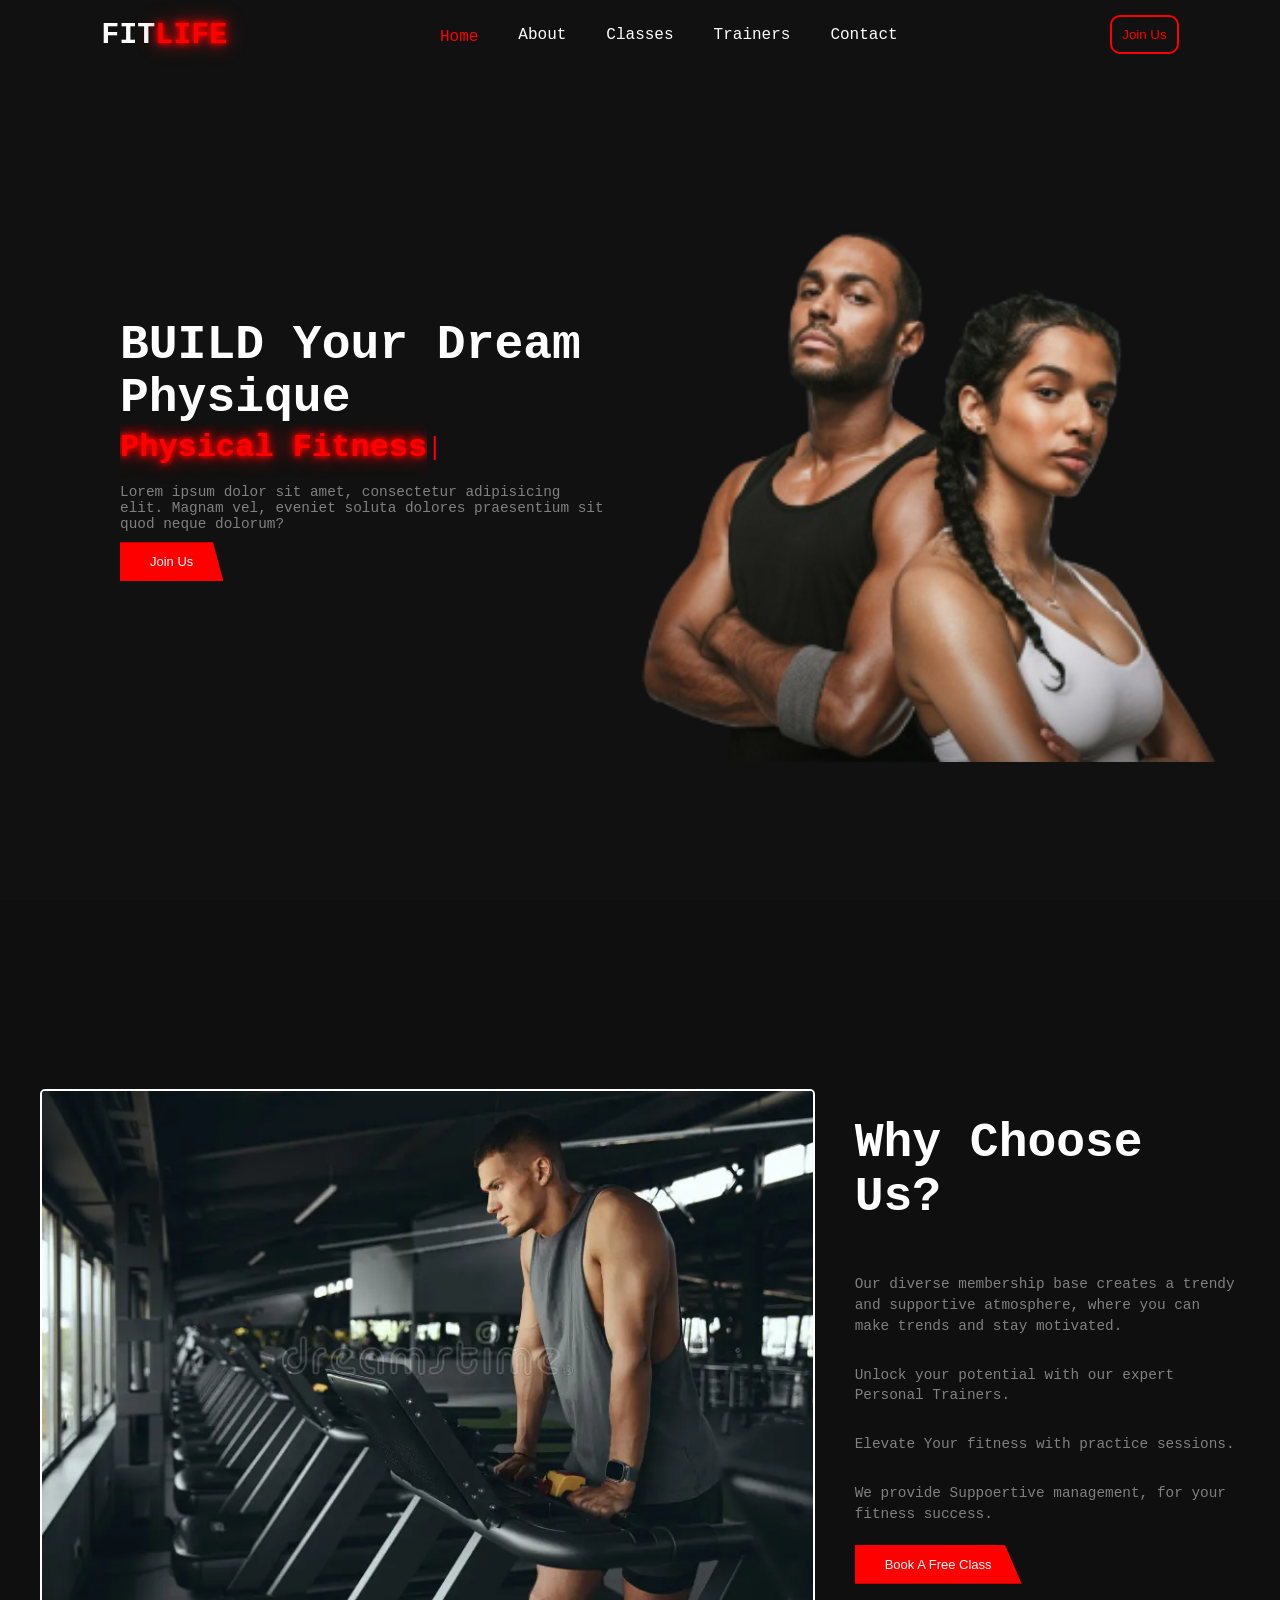
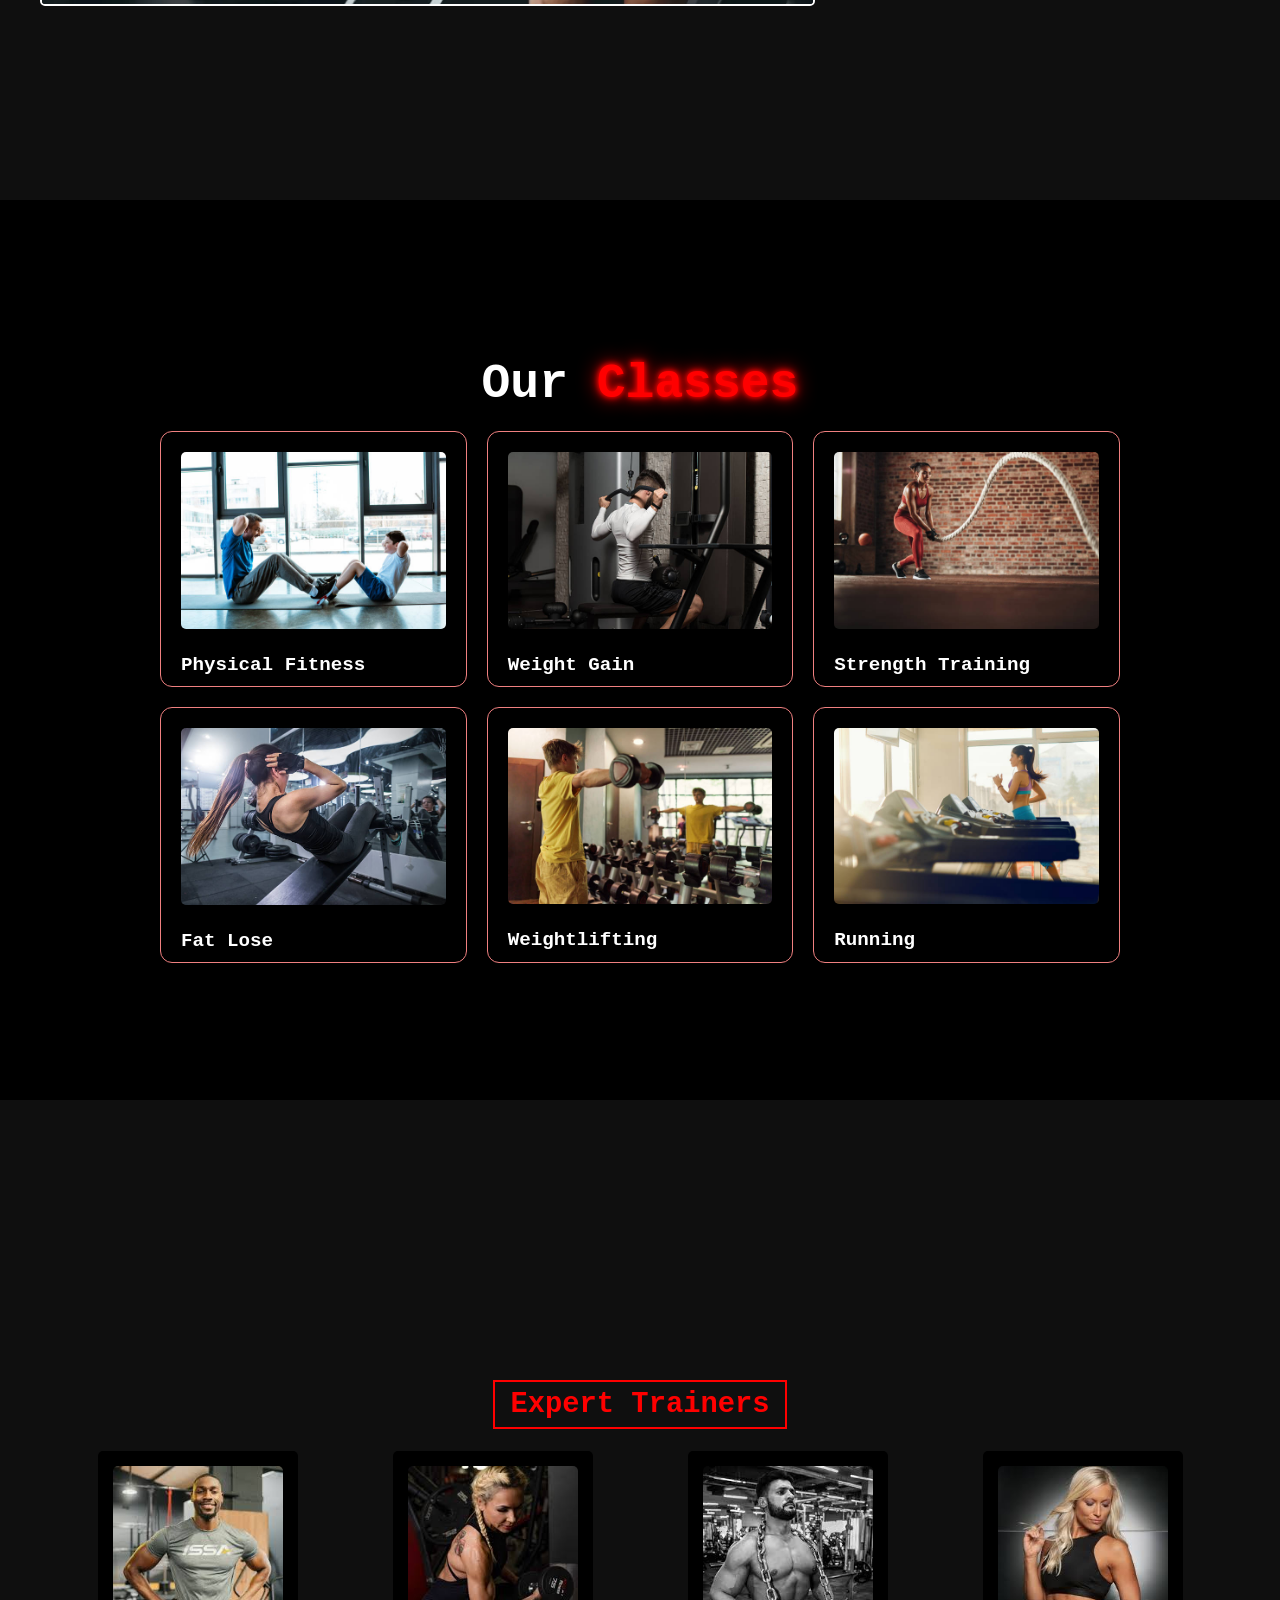
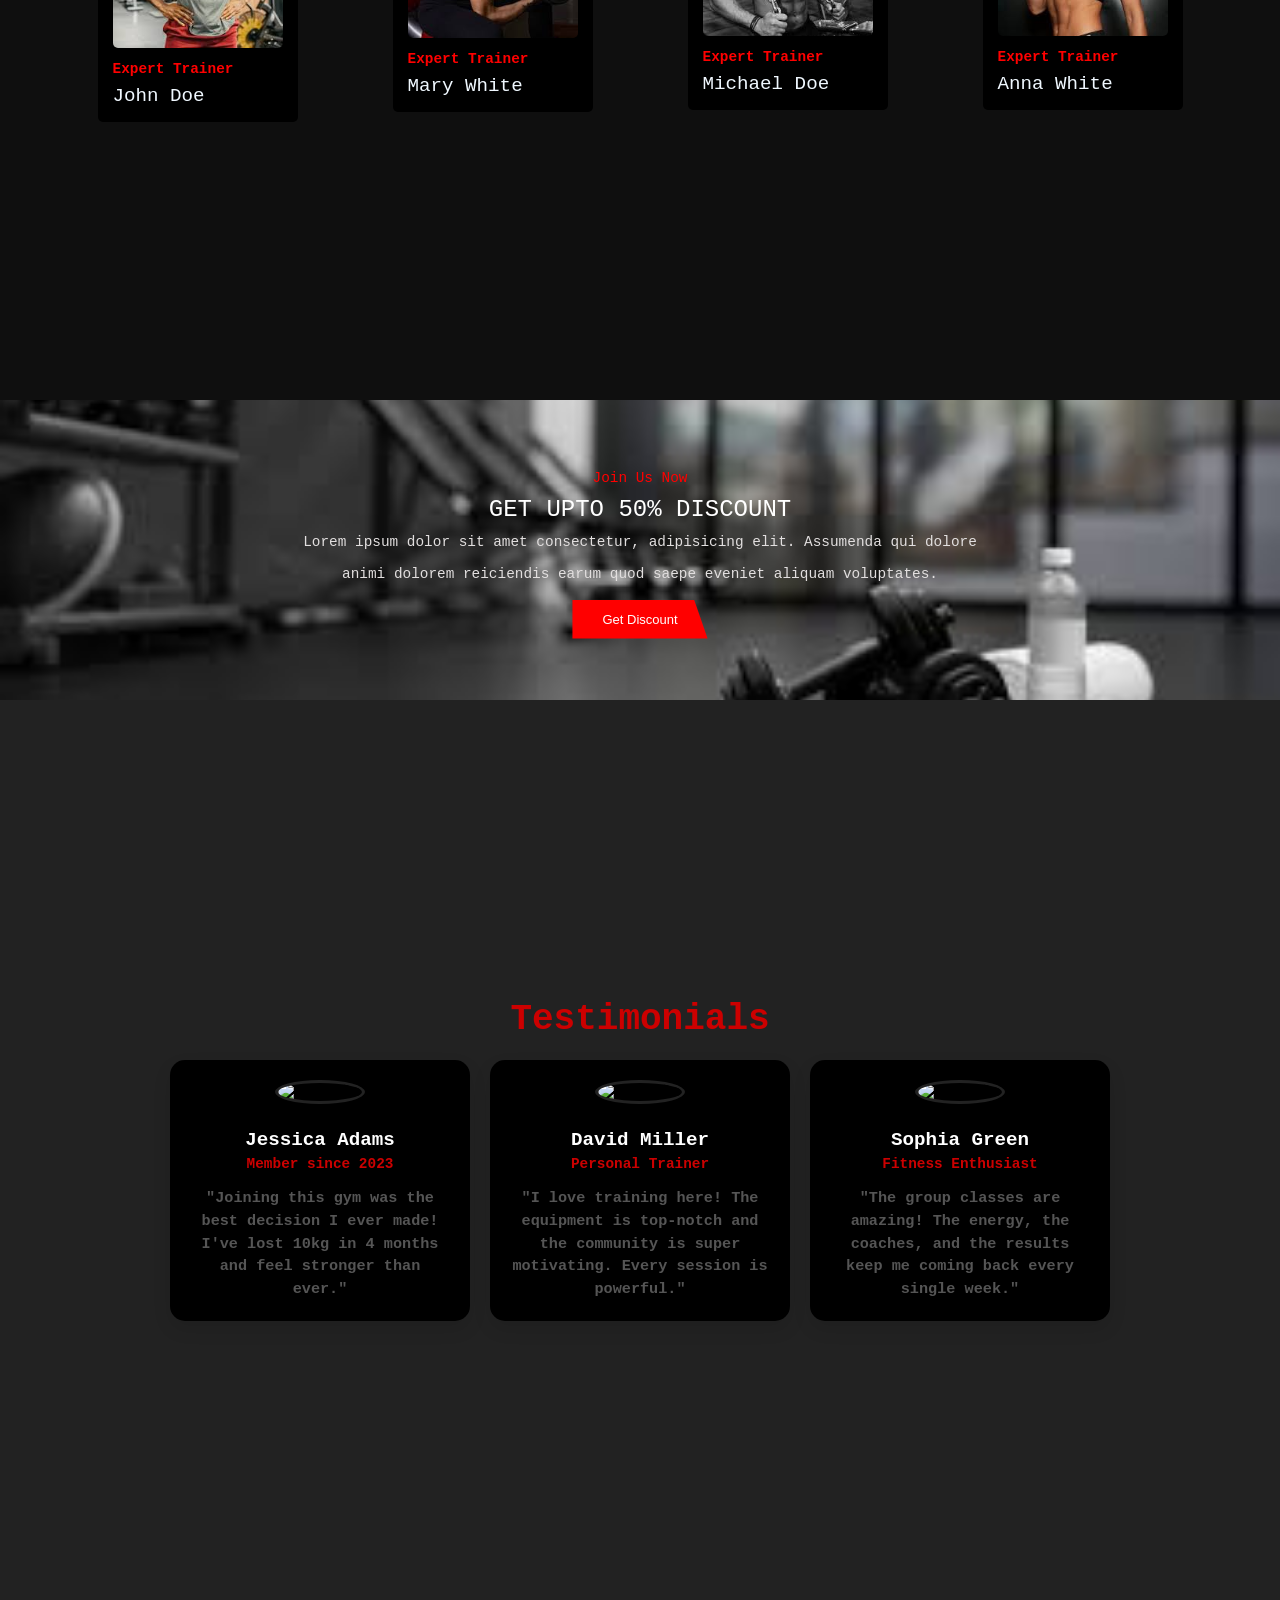
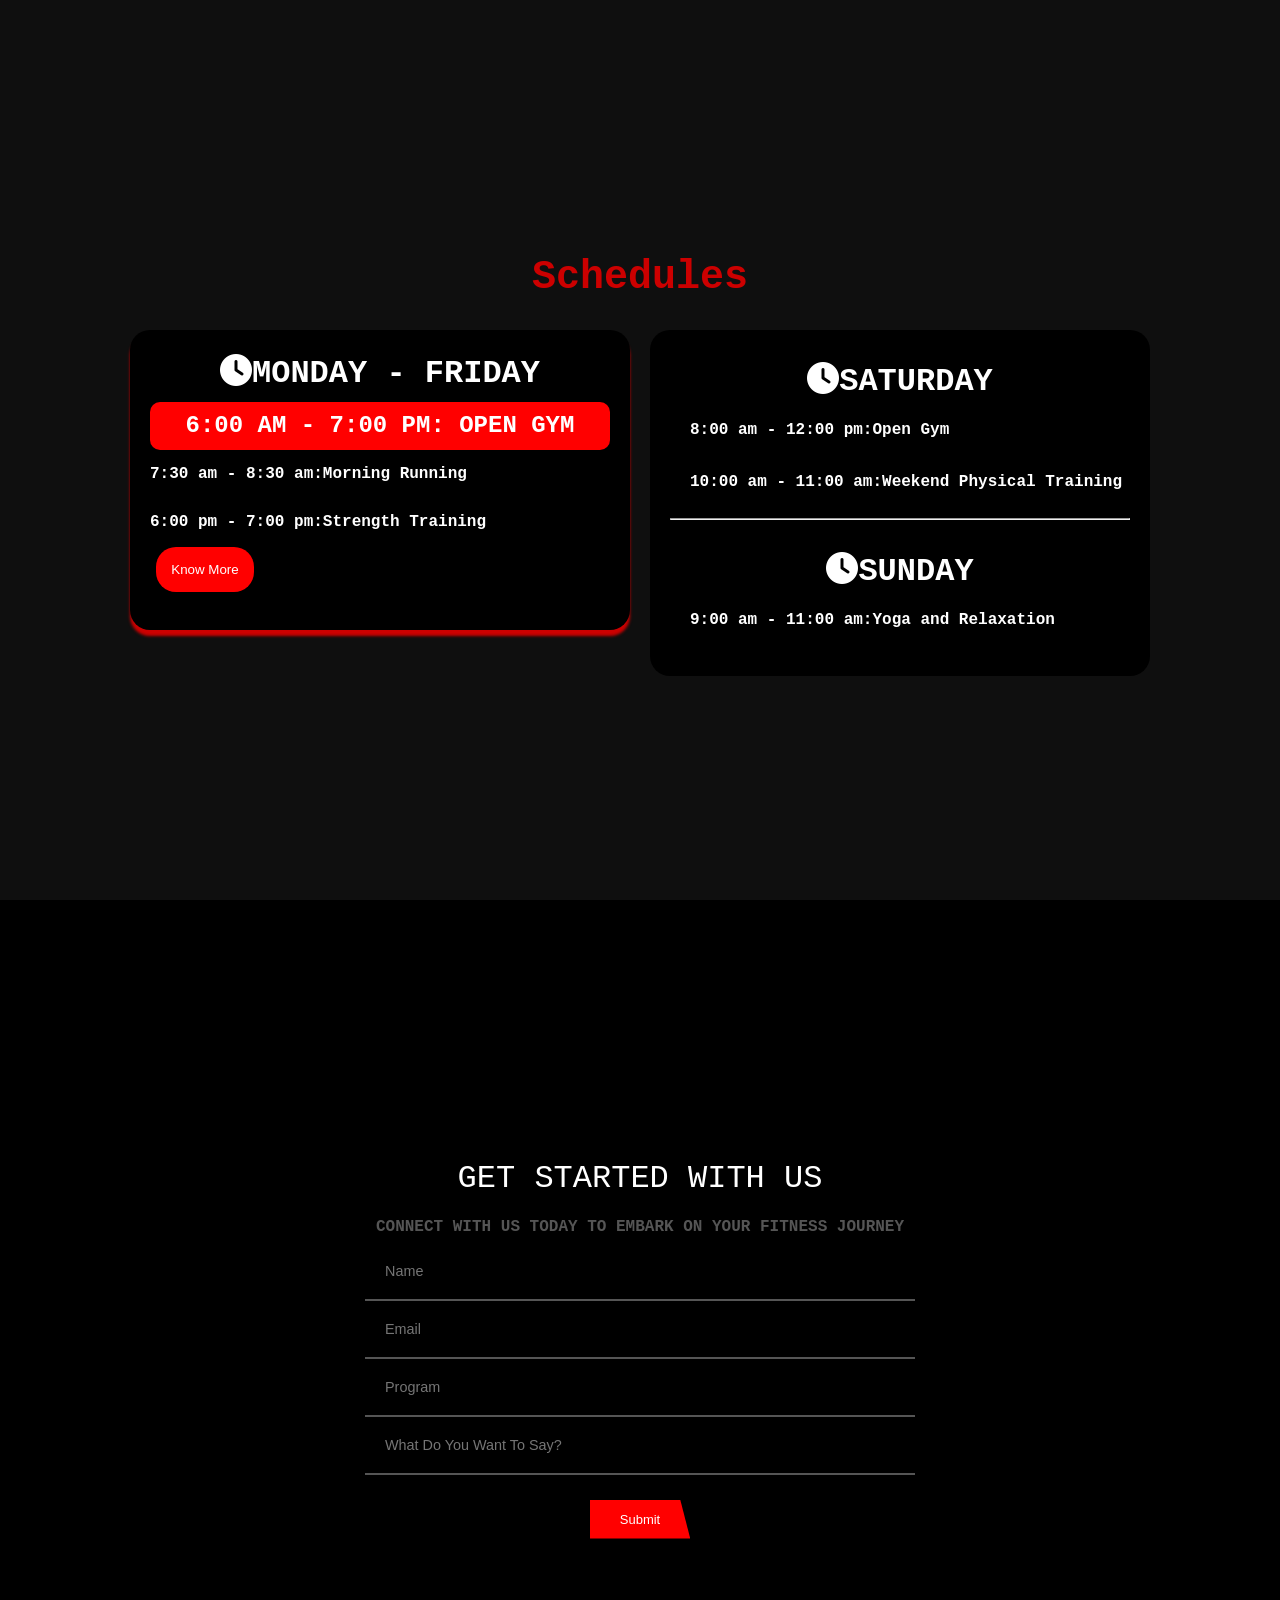
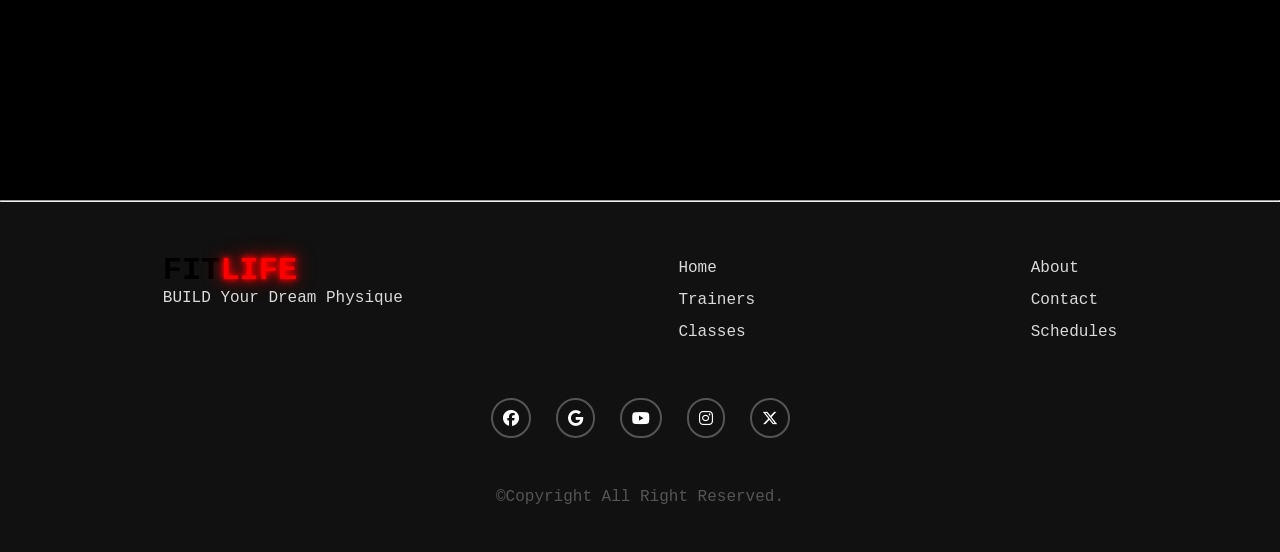
==== index.html @ 3bc95558 "added" ====
<!DOCTYPE html>
<html lang="en">
  <head>
    <meta charset="UTF-8" />
    <meta name="viewport" content="width=device-width, initial-scale=1.0" />
    <link rel="stylesheet" href="style.css" />

    <link
      rel="stylesheet"
      href="https://fontawesome.com/icons/facebook?f=brands&s=solid"
    />
    <link
      rel="stylesheet"
      href="https://fontawesome.com/icons/google?f=brands&s=solid"
    />
    <link
      rel="stylesheet"
      href="https://fontawesome.com/icons/instagram?f=brands&s=solid"
    />
    <link
      rel="stylesheet"
      href="https://fontawesome.com/icons/xmark?f=classic&s=solid"
    />
    <link
      rel="stylesheet"
      href="https://fontawesome.com/icons/youtube?f=brands&s=solid"
    />
    <link
      rel="stylesheet"
      href="https://cdnjs.cloudflare.com/ajax/libs/font-awesome/6.7.2/css/all.min.css"
    />
    <link
      rel="stylesheet"
      href="https://cdnjs.cloudflare.com/ajax/libs/font-awesome/6.7.2/css/all.min.css"
      integrity="sha512-Evv84Mr4kqVGRNSgIGL/F/aIDqQb7xQ2vcrdIwxfjThSH8CSR7PBEakCr51Ck+w+/U6swU2Im1vVX0SVk9ABhg=="
      crossorigin="anonymous"
      referrerpolicy="no-referrer"
    />
    <title>FitLife Gym | Build Your Dream Physique</title>
  </head>
  <body>
    
    <!-- Navigation -->
    <div class="header">
      <div class="logo">
        <h1>FIT<span>LIFE</span></h1>
      </div>
      <div class="toggle" onclick="toggleMenu()">
        <div class="hamburger-lines">
          <span></span>
          <span></span>
          <span></span>
        </div>
      </div>
      <nav class="navigator">
        <a href="#home">Home</a>
        <a href="#about">About</a>
        <a href="#classes">Classes</a>
        <a href="#trainers">Trainers</a>
        <a href="#contact">Contact</a>
      </nav>
      <button class="headerbutton">Join Us</button>
    </div>

    <!-- Scroll Progress Bar -->
    <div class="scroll-progress"></div>

    <!-- Sections -->
    <section id="home">
      <div class="hero">
        <h1>BUILD Your Dream Physique</h1>
        <div class="test">
          <h2 id="typing"></h2>
          <span class="cursor">|</span>
        </div>

        <p>
          Lorem ipsum dolor sit amet, consectetur adipisicing elit. Magnam vel,
          eveniet soluta dolores praesentium sit quod neque dolorum?
        </p>
        <button class="discount-btn">Join Us</button>
      </div>
      <div class="heroimg">
        <img src="./images/hero-img.png" alt="image" />
      </div>
    </section>
    <section id="about">
      <div class="about-us">
        <div class="about-img">
          <img
            src="./images/healthy-focused-guy-resting-running-treadmill-gym-body-healthy-healthy-man-resting-running-treadmill-373875042.webp"
            alt="Image 2"
          />
        </div>
        <div class="about-txt">
          <h1>Why Choose Us?</h1>
          <p>
            Our diverse membership base creates a trendy and supportive
            atmosphere, where you can make trends and stay motivated.
          </p>
          <br />
          <p>Unlock your potential with our expert Personal Trainers.</p>
          <br />
          <p>Elevate Your fitness with practice sessions.</p>
          <br />
          <p>We provide Suppoertive management, for your fitness success.</p>
          <div class="about-button">
            <button class="discount-btn">Book A Free Class</button>
          </div>
        </div>
      </div>
    </section>
    <section id="classes">
      <div class="classes">
        <div class="class-txt">
          <h1>Our <span>Classes</span></h1>
        </div>
        <div class="class-card">
          <div class="class-content">
            <img src="./images/physical fitness.jpg" alt="img" />
            <h1>Physical Fitness</h1>
          </div>
          <div class="class-content">
            <img src="./images/weight gain.jpg" alt="img" />
            <h1>Weight Gain</h1>
          </div>
          <div class="class-content">
            <img src="./images/strength trainning.jpg" alt="img" />
            <h1>Strength Training</h1>
          </div>
          <div class="class-content">
            <img src="./images/fat lose.jpg" alt="img" />
            <h1>Fat Lose</h1>
          </div>
          <div class="class-content">
            <img src="./images/weightlifting.jpg" alt="img" />
            <h1>Weightlifting</h1>
          </div>
          <div class="class-content">
            <img src="./images/running.jpg" alt="img" />
            <h1>Running</h1>
          </div>
        </div>
      </div>
    </section>
    <section id="trainers">
      <div class="trainers">
        <div class="trainers-txt">
          <h1 class="section-title"><span>Expert Trainers</span></h1>
        </div>
        <div class="trainer-card">
          <div class="trainers-content">
            <img src="./images/trainer1.jpg" alt="img" />
            <span>Expert Trainer</span>
            <p>John Doe</p>
          </div>
          <div class="trainers-content">
            <img src="./images/trainer2.jpg" alt="img" />
            <span>Expert Trainer</span>
            <p>Mary White</p>
          </div>
          <div class="trainers-content">
            <img src="./images/trainer3.jpg" alt="img" />
            <span>Expert Trainer</span>
            <p>Michael Doe</p>
          </div>
          <div class="trainers-content">
            <img src="./images/trainer4.jpg" alt="img" />
            <span>Expert Trainer</span>
            <p>Anna White</p>
          </div>
        </div>
      </div>
    </section>

    <section class="join-us">
      <div class="join-txt">
        <span>Join Us Now</span>
        <h1>GET UPTO 50% DISCOUNT</h1>
        <p>
          Lorem ipsum dolor sit amet consectetur, adipisicing elit. Assumenda
          qui dolore animi dolorem reiciendis earum quod saepe eveniet aliquam
          voluptates.
        </p>
        <button class="discount-btn">Get Discount</button>
      </div>
    </section>

    <!-- Testimonials -->
    <section class="Testimonials">
      <div class="testimonials">
        <div class="testimonial-txt">
          <h1>Testimonials</h1>
        </div>
        <div class="testimonial-container">
          <div class="card">
            <img
              src="https://randomuser.me/api/portraits/women/45.jpg"
              alt="Profile"
            />
            <h3>Jessica Adams</h3>
            <span>Member since 2023</span>
            <p>
              "Joining this gym was the best decision I ever made! I've lost
              10kg in 4 months and feel stronger than ever."
            </p>
          </div>
          <div class="card">
            <img
              src="https://randomuser.me/api/portraits/men/32.jpg"
              alt="Profile"
            />
            <h3>David Miller</h3>
            <span>Personal Trainer</span>
            <p>
              "I love training here! The equipment is top-notch and the
              community is super motivating. Every session is powerful."
            </p>
          </div>
          <div class="card">
            <img
              src="https://randomuser.me/api/portraits/women/65.jpg"
              alt="Profile"
            />
            <h3>Sophia Green</h3>
            <span>Fitness Enthusiast</span>
            <p>
              "The group classes are amazing! The energy, the coaches, and the
              results keep me coming back every single week."
            </p>
          </div>
        </div>
      </div>
    </section>

    <section id="schedules">
      <div class="schedules">
        <h1>Schedules</h1>
        <div class="schedule-card">
          <div class="cards">
            <span><i class="fa-solid fa-clock"></i>MONDAY - FRIDAY</span>
            <h3>6:00 AM - 7:00 PM: OPEN GYM</h3>
            <p>7:30 am - 8:30 am:Morning Running</p>
            <p>6:00 pm - 7:00 pm:Strength Training</p>
            <button>Know More</button>
          </div>
          <div class="card1">
            <span><i class="fa-solid fa-clock"></i>SATURDAY</span>
            <p>8:00 am - 12:00 pm:Open Gym</p>
            <p>10:00 am - 11:00 am:Weekend Physical Training</p>
            <hr />
            <div class="card2">
              <span><i class="fa-solid fa-clock"></i>SUNDAY</span>
              <p>9:00 am - 11:00 am:Yoga and Relaxation</p>
            </div>
          </div>
        </div>
      </div>
    </section>

    <section id="contact">
      <div class="contact">
        <div class="contact-txt">
          <h1>GET STARTED WITH US</h1>
          <p>CONNECT WITH US TODAY TO EMBARK ON YOUR FITNESS JOURNEY</p>
        </div>
        <div class="contact-form">
          <input type="text" placeholder="Name" /><br />
          <input type="email" placeholder="Email" /><br />
          <input type="text" placeholder="Program" /><br />
          <input type="text" placeholder="What Do You Want To Say?" />
        </div>
        <div class="contact-btn">
          <button class="discount-btn">Submit</button>
        </div>
      </div>
    </section>

    <hr />
    <footer class="footer">
      <div class="foot">
        <div class="footer-txt">
          <h1 class="logo">FIT<span>LIFE</span></h1>
          <p>BUILD Your Dream Physique</p>
        </div>
        <div class="footer-txt">
          <ul>
            <li><a href="#home">Home</a></li>
            <li><a href="#trainers">Trainers</a></li>
            <li><a href="#classes">Classes</a></li>
          </ul>
        </div>
        <div class="footer-txt">
          <ul>
            <li><a href="#about">About</a></li>
            <li><a href="#contact">Contact</a></li>
            <li><a href="#schedules">Schedules</a></li>
          </ul>
        </div>
      </div>
      <div class="logos">
        <span><i class="fa-brands fa-facebook"></i></span>
        <span><i class="fa-brands fa-google"></i></span>
        <span><i class="fa-brands fa-youtube"></i></span>
        <span><i class="fa-brands fa-instagram"></i></span>
        <span><i class="fa-brands fa-x-twitter"></i></span>
      </div>
      <div class="copy">
        <span>&copy;Copyright All Right Reserved.</span>
      </div>
    </footer>

    <!-- Floating Scroll to Top Button -->
    <button class="floating-btn" onclick="scrollToTop()">
      <i class="fa-solid fa-arrow-up"></i>
    </button>

  </body>

    <script src="script.js"></script>

</html>
---- style.css ----
/* Scrollbar */
      ::-webkit-scrollbar {
        width: 15px;
      }

      ::-webkit-scrollbar-track {
        background: black;
      }

      ::-webkit-scrollbar-thumb {
        background: red;
      }

      ::-webkit-scrollbar-thumb:hover {
        background: #cc0000;
        cursor: pointer;
      }

      /* Reset */
      * {
        padding: 0;
        margin: 0;
        box-sizing: border-box;
      }

      /* Body */
      body {
        font-family: "Courier New", Courier, monose;
        scroll-behavior: smooth;
        overflow-x: hidden;
      }

      /* Navigation */
      .header {
        position: fixed;
        top: 0;
        left: 0;
        width: 100%;
        background: transparent;
        padding: 15px;
        display: flex;
        justify-content: space-around;
        align-items: center;
        gap: 30px;
        z-index: 1000;
      }

      .logo h1 {
        font-size: 30px;
        color: white;
      }

      .logo span {
        color: red;
        text-shadow: 0 0 5px red, 0 0 10px red, 0 0 20px red;
      }

      /* Hamburger icon styles */
      .toggle {
        display: none;
      }

      .hamburger-lines {
        width: 28px;
        height: 20px;
        display: flex;
        flex-direction: column;
        justify-content: space-between;
      }

      .hamburger-lines span {
        display: block;
        height: 3px;
        width: 100%;
        background: white;
        border-radius: 2px;
        transition: all 0.3s ease;
      }

      .toggle.active .hamburger-lines span:nth-child(1) {
        transform: rotate(45deg) translate(6px, 6px);
      }

      .toggle.active .hamburger-lines span:nth-child(2) {
        opacity: 0;
      }

      .toggle.active .hamburger-lines span:nth-child(3) {
        transform: rotate(-45deg) translate(6px, -6px);
      }

      .navigator {
        display: flex;
        gap: 20px;
        align-items: center;
      }

      nav a {
        color: white;
        text-decoration: none;
        padding: 5px 10px;
      }

      nav a.active {
        color: red;
        padding-top: 10px;
        border-radius: 5px;
      }

      nav a:hover {
        color: red;
      }

      .headerbutton {
        padding: 10px;
        background-color: transparent;
        color: red;
        border: 2px solid red;
        border-radius: 10px;
      }

      .headerbutton:hover {
        color: black;
        background-color: red;
        box-shadow: 0 0 10px red, 0 0 20px red, 0 0 30px red;
        border: none;
        cursor: pointer;
      }

      /* Sections */
      section {
        min-height: 100vh;
        display: flex;
        justify-content: center;
        align-items: center;
        font-weight: bold;
        transition: background 0.3s;
        padding: 20px;
      }

      /* Hero page (Home) */
      #home {
        background: #111;
        color: white;
        display: flex;
        justify-content: space-around;
      }

      .hero {
        width: 500px;
        margin-left: 100px;
      }

      .hero h1 {
        font-weight: bolder;
        font-size: 3rem;
        line-height: 3.3rem;
      }

      #typing {
        font-size: 2rem;
        color: red;
        text-shadow: 0 0 5px red, 0 0 10px red, 0 0 20px red;
        white-space: nowrap;
        overflow: hidden;
        line-height: 3rem;
        height: 60px;
      }

      .cursor {
        color: red;
        opacity: 1;
        animation: blink 0.7s infinite;
        font-size: 25px;
        padding-top: 10px;
        font-weight: 500;
      }

      .test {
        display: flex;
      }

      @keyframes blink {
        0%,
        100% {
          opacity: 1;
        }
        50% {
          opacity: 0;
        }
      }

      .hero p {
        font-weight: 100;
        color: gray;
        font-size: 0.9rem;
      }

      .heroimg img {
        width: 660px;
        max-width: 100%;
      }

      /* About */
      #about {
        background: #0f0f0f;
        color: white;
      }

      .about-us {
        display: flex;
        justify-content: center;
        align-items: center;
        gap: 40px;
        max-width: 1200px;
      }

      .about-img img {
        max-width: 100%;
        border-radius: 5px;
        border: 2px solid white;
      }

      .about-txt {
        width: 400px;
      }

      .about-txt h1 {
        width: 300px;
        font-size: 3rem;
        margin-bottom: 50px;
      }

      .about-txt p {
        color: gray;
        line-height: 1.3rem;
        font-size: 0.9rem;
        font-weight: 100;
        margin-bottom: 10px;
      }

      /* Classes */
      #classes {
        background: black;
        color: white;
      }

      .classes {
        margin: 50px 0;
        width: 100%;
        max-width: 1200px;
      }

      .class-txt h1 {
        font-size: 3rem;
        text-align: center;
        margin: 20px 0;
      }

      .class-txt span {
        color: red;
        text-shadow: 0 0 5px red, 0 0 10px red, 0 0 20px red;
      }

      .class-card {
        display: grid;
        grid-template-columns: repeat(3, 1fr);
        gap: 20px;
        max-width: 1000px;
        margin: auto;
        padding: 0 20px;
      }

      .class-content {
        background: black;
        border-radius: 12px;
        border: 1px solid #f08080;
        box-shadow: 0 4px 8px rgba(0, 0, 0, 0.1);
        overflow: hidden;
        transition: transform 0.2s;
      }

      .class-content:hover {
        transform: scale(1.05);
        border: 2px solid red;
        cursor: pointer;
      }

      .class-content img {
        width: 100%;
        padding: 20px;
        border-radius: 25px;
        object-fit: fill;
      }

      .class-content h1 {
        margin: 0 0 10px 20px;
        font-size: 1.2rem;
      }

      /* Trainers */
      #trainers {
        background: #0f0f0f;
        color: white;
      }

      .trainers {
        width: 100%;
        max-width: 1200px;
      }

      .trainers-txt {
        color: red;
        text-align: center;
        padding: 10px;
        font-size: 1.2rem;
        margin-bottom: 20px;
      }

      .trainers-txt span {
        border: 2px solid red;
        padding: 6px 15px;
      }

      .trainer-card {
        display: flex;
        justify-content: space-around;
        align-items: flex-start;
        flex-wrap: wrap;
        gap: 20px;
        padding: 0 20px;
      }

      .trainers-content {
        padding: 15px;
        background-color: black;
        width: 200px;
        margin: 0 20px;
        border-radius: 5px;
      }

      .trainers-content img {
        max-width: 100%;
        border-radius: 5px;
      }

      .trainers-content span {
        color: red;
        font-size: 0.9rem;
        line-height: 2rem;
      }

      .trainers-content p {
        color: aliceblue;
        font-size: 1.2rem;
        font-weight: 500;
      }

      /* Join Us */
      .join-us {
        background-image: url("./images/join.jpg");
        background-size: cover;
        background-repeat: no-repeat;
        background-position: center;
        min-height: 300px;
      }

      .join-txt {
        text-align: center;
        width: 700px;
        max-width: 90%;
        line-height: 2rem;
      }

      .join-txt span {
        color: red;
        font-size: 0.9rem;
        font-weight: 300;
      }

      .join-txt h1 {
        color: white;
        font-weight: 500;
      }

      .join-txt p {
        color: #e2dfdf;
        font-weight: 100;
        font-size: 0.9rem;
      }

      .discount-btn {
        background: #ff0000;
        color: white;
        padding: 12px 30px;
        font-size: 13px;
        border: none;
        cursor: pointer;
        font-weight: 200;
        position: relative;
        clip-path: polygon(0 0, 90% 0, 100% 100%, 0% 100%);
        transition: background 0.3s ease;
        margin-top: 10px;
      }

      .discount-btn:hover {
        background: #cc0000;
      }

      /* Testimonials */
      .Testimonials {
        background: #222;
      }

      .testimonials {
        width: 100%;
        max-width: 1200px;
      }

      .testimonial-txt {
        text-align: center;
        font-size: 1.5rem;
        padding: 20px;
        color: #cc0000;
      }

      .testimonial-container {
        gap: 20px;
        width: 90%;
        max-width: 1000px;
        display: flex;
        justify-content: center;
        align-items: center;
        margin: 0 auto;
        flex-wrap: wrap;
      }

      .card {
        background: black;
        border-radius: 15px;
        padding: 20px;
        box-shadow: 0 8px 18px rgba(0, 0, 0, 0.1);
        text-align: center;
        transition: transform 0.3s ease, box-shadow 0.3s ease;
        flex: 1;
        min-width: 250px;
        max-width: 300px;
      }

      .card:hover {
        transform: translateY(-8px);
        box-shadow: 0 12px 25px rgba(0, 0, 0, 0.15);
        border: 2px solid red;
      }

      .card img {
        width: 90px;
        height: 90px;
        border-radius: 50%;
        object-fit: cover;
        margin-bottom: 15px;
        border: 3px solid #222;
      }

      .card h3 {
        margin: 10px 0 5px;
        font-size: 1.2rem;
        color: white;
      }

      .card span {
        font-size: 0.9rem;
        color: #cc0000;
        display: block;
        margin-bottom: 15px;
      }

      .card p {
        font-size: 0.95rem;
        color: #555;
        line-height: 1.5;
      }

      /* Schedules */
      #schedules {
        background-color: #0f0f0f;
        color: white;
      }

      .schedules {
        width: 100%;
        max-width: 1200px;
      }

      .schedules h1 {
        text-align: center;
        padding: 30px;
        color: #cc0000;
        font-size: 2.5rem;
      }

      .schedule-card {
        display: flex;
        justify-content: center;
        align-items: flex-start;
        gap: 20px;
        flex-wrap: wrap;
        padding: 0 20px;
      }

      .cards {
        background-color: black;
        border-radius: 20px;
        box-shadow: 0px 6px 3px rgb(204, 0, 0);
        width: 500px;
        max-width: 100%;
        min-height: 300px;
        text-align: center;
        line-height: 3rem;
        padding: 20px;
      }

      .cards span {
        font-size: 2rem;
        font-weight: bold;
      }

      .cards h3 {
        background-color: red;
        border-radius: 10px;
        font-weight: bold;
        font-size: 1.5rem;
      }

      .cards p {
        text-align: start;
      }

      .cards button {
        background-color: red;
        color: white;
        padding: 15px;
        border-radius: 20px;
        border: none;
        text-align: start;
        margin-right: 350px;
      }

      .card1 {
        background-color: black;
        border-radius: 20px;
        width: 500px;
        max-width: 100%;
        text-align: center;
        line-height: 2;
        padding: 20px;
      }

      .card1 span {
        font-size: 2rem;
        font-weight: bold;
      }

      .card1 p {
        text-align: start;
        padding: 0 0 20px 20px;
      }

      .card2 {
        margin-top: 20px;
      }

      /* Contact */
      #contact {
        background: black;
        color: white;
      }

      .contact {
        text-align: center;
        width: 100%;
        max-width: 600px;
      }

      .contact-txt {
        line-height: 2;
      }

      .contact-txt h1 {
        font-size: 2rem;
        font-weight: 200;
      }

      .contact-txt p {
        color: #555;
        font-size: 1rem;
      }

      input {
        background-color: black;
        border: none;
        border-bottom: 2px solid #555;
        padding: 20px;
        width: 100%;
        max-width: 550px;
        color: white;
        font-size: 0.9rem;
      }

      input:focus {
        outline: none;
        border: 1px solid #555;
      }

      .contact-btn {
        padding: 15px;
      }

      /* Footer */
      .footer {
        background-color: #111;
        min-height: 350px;
        padding: 50px 20px 20px;
      }

      .foot {
        display: flex;
        justify-content: space-around;
        align-items: flex-start;
        flex-wrap: wrap;
        gap: 30px;
        max-width: 1200px;
        margin: 0 auto;
      }

      .footer-txt p {
        color: #dadada;
        font-size: 1rem;
        font-weight: 100;
      }

      .footer-txt a {
        line-height: 2rem;
        text-decoration: none;
        color: #dadada;
      }

      .footer-txt ul {
        list-style: none;
      }

      .logos {
        display: flex;
        justify-content: center;
        padding: 50px;
        gap: 25px;
        color: white;
        flex-wrap: wrap;
      }

      .logos i {
        border: 2px solid #555;
        padding: 10px;
        border-radius: 100px;
        transition: transform 0.2s;
      }

      .logos i:hover {
        transform: scale(1.05);
        border: 2px solid red;
        cursor: pointer;
      }

      .copy {
        color: #555;
        text-align: center;
      }

      /* Scroll progress indicator */
      .scroll-progress {
        position: fixed;
        top: 0;
        left: 0;
        width: 0%;
        height: 4px;
        background: linear-gradient(90deg, red, #ff4444, red);
        z-index: 1001;
        transition: width 0.1s ease;
        box-shadow: 0 0 10px rgba(255, 0, 0, 0.5);
      }

      /* Floating scroll to top button */
      .floating-btn {
        position: fixed;
        bottom: 30px;
        right: 30px;
        width: 60px;
        height: 60px;
        background: linear-gradient(45deg, red, #ff4444);
        border: none;
        border-radius: 50%;
        cursor: pointer;
        display: flex;
        align-items: center;
        justify-content: center;
        font-size: 24px;
        color: white;
        box-shadow: 0 4px 20px rgba(255, 0, 0, 0.4);
        transition: all 0.3s ease;
        z-index: 1000;
        opacity: 0;
        visibility: hidden;
        animation: floatPulse 2s ease-in-out infinite;
      }

      @keyframes floatPulse {
        0%,
        100% {
          transform: translateY(0px) scale(1);
        }
        50% {
          transform: translateY(-5px) scale(1.05);
        }
      }

      .floating-btn.show {
        opacity: 1;
        visibility: visible;
      }

      .floating-btn:hover {
        transform: translateY(-5px) scale(1.1);
        box-shadow: 0 8px 30px rgba(255, 0, 0, 0.6);
      }

      /* ========== RESPONSIVE MEDIA QUERIES ========== */

      /* Tablet Landscape - 1024px */
      @media (max-width: 1024px) {
        .header {
          padding: 15px 30px;
          gap: 20px;
        }

        .hero {
          width: 400px;
          margin-left: 50px;
        }

        .hero h1 {
          font-size: 2.5rem;
          line-height: 2.8rem;
        }

        #typing {
          font-size: 1.5rem;
        }

        .heroimg img {
          width: 500px;
        }

        .about-txt {
          width: 350px;
        }

        .about-txt h1 {
          font-size: 2.5rem;
        }

        .class-card {
          grid-template-columns: repeat(2, 1fr);
        }

        .trainer-card {
          justify-content: center;
        }
      }

      /* Tablet Portrait - 768px */
      @media (max-width: 768px) {
        .header {
          padding: 15px 20px;
          justify-content: space-between;
        }

        .toggle {
          display: flex;
          order: 2;
          position: relative;
          width: 45px;
          height: 45px;
          cursor: pointer;
          align-items: center;
          justify-content: center;
          background: #111;
          border-radius: 8px;
          transition: all 0.3s ease;
          z-index: 10001;
        }

        .toggle:hover {
          background: #222;
        }

        .toggle.active {
          background: #111;
        }

        .navigator {
          position: fixed;
          top: 0;
          left: 0;
          width: 100%;
          height: 100vh;
          padding-top: 120px;
          background: rgba(17, 17, 17, 0.98);
          backdrop-filter: blur(10px);
          display: flex;
          flex-direction: column;
          align-items: center;
          justify-content: flex-start;
          gap: 30px;
          opacity: 0;
          visibility: hidden;
          transition: all 0.4s cubic-bezier(0.68, -0.55, 0.265, 1.55);
          z-index: 999;
        }

        .navigator.active {
          opacity: 1;
          visibility: visible;
        }

        nav a {
          font-size: 18px;
          padding: 15px 30px;
          display: block;
          text-align: center;
          min-width: 150px;
          border: 1px solid rgba(255, 0, 0, 0.2);
          border-radius: 10px;
          background: rgba(255, 0, 0, 0.05);
        }

        .headerbutton {
          margin-top: 20px;
          padding: 15px 30px;
          font-size: 16px;
        }

        /* Hero Section */
        #home {
          flex-direction: column;
          text-align: center;
          padding: 120px 20px 50px;
        }

        .hero {
          width: 100%;
          margin-left: 0;
          margin-bottom: 30px;
        }

        .hero h1 {
          font-size: 2rem;
          line-height: 2.3rem;
        }

        #typing {
          font-size: 1.3rem;
          height: 50px;
        }

        .test {
          justify-content: center;
        }

        .heroimg {
          width: 100%;
        }

        .heroimg img {
          width: 100%;
          max-width: 400px;
        }

        /* About Section */
        .about-us {
          flex-direction: column;
          gap: 30px;
        }

        .about-img {
          width: 100%;
        }

        .about-img img {
          width: 100%;
          max-width: 500px;
        }

        .about-txt {
          width: 100%;
          max-width: 500px;
        }

        .about-txt h1 {
          width: 100%;
          font-size: 2rem;
          margin-bottom: 30px;
        }

        /* Classes Section */
        .class-txt h1 {
          font-size: 2rem;
        }

        .class-card {
          grid-template-columns: repeat(2, 1fr);
          gap: 15px;
        }

        /* Trainers Section */
        .trainers-content {
          width: 180px;
          margin: 0 10px;
        }

        /* Join Us Section */
        .join-txt h1 {
          font-size: 1.5rem;
        }

        /* Schedules Section */
        .schedules h1 {
          font-size: 2rem;
        }

        .cards span,
        .card1 span {
          font-size: 1.5rem;
        }

        .cards h3 {
          font-size: 1.2rem;
        }

        .cards button {
          margin-right: 0;
          width: 100%;
          text-align: center;
        }

        /* Contact Section */
        .contact-txt h1 {
          font-size: 1.5rem;
        }

        input {
          padding: 15px;
        }

        /* Footer */
        .foot {
          flex-direction: column;
          align-items: center;
          text-align: center;
        }

        .footer-txt {
          margin-bottom: 20px;
        }
      }

      /* Mobile - 480px */
      @media (max-width: 480px) {
        .logo h1 {
          font-size: 24px;
        }

        .hero h1 {
          font-size: 1.5rem;
          line-height: 1.8rem;
        }

        #typing {
          font-size: 1rem;
          height: 40px;
        }

        .cursor {
          font-size: 20px;
        }

        .hero p {
          font-size: 0.8rem;
        }

        .heroimg img {
          max-width: 300px;
        }

        /* Classes Grid - Single Column */
        .class-card {
          grid-template-columns: 1fr;
          padding: 0 10px;
        }

        .class-content h1 {
          font-size: 1rem;
        }

        /* Trainers */
        .trainer-card {
          flex-direction: column;
          align-items: center;
        }

        .trainers-content {
          width: 100%;
          max-width: 300px;
          margin: 10px 0;
        }

        /* Testimonials */
        .testimonial-container {
          flex-direction: column;
        }

        .card {
          width: 100%;
          max-width: 350px;
        }

        /* Schedules */
        .schedules h1 {
          font-size: 1.5rem;
          padding: 20px;
        }

        .schedule-card {
          flex-direction: column;
          align-items: center;
        }

        .cards,
        .card1 {
          width: 100%;
          max-width: 350px;
          line-height: 2rem;
        }

        .cards span,
        .card1 span {
          font-size: 1.2rem;
        }

        .cards h3 {
          font-size: 1rem;
        }

        .cards p,
        .card1 p {
          font-size: 0.85rem;
        }

        /* Contact */
        .contact {
          padding: 0 20px;
        }

        .contact-txt h1 {
          font-size: 1.2rem;
        }

        .contact-txt p {
          font-size: 0.85rem;
        }

        input {
          padding: 12px;
          font-size: 0.85rem;
        }

        /* Footer */
        .footer {
          padding: 30px 15px 15px;
        }

        .logos {
          padding: 30px 20px;
          gap: 15px;
        }

        .logos i {
          padding: 8px;
          font-size: 14px;
        }

        .copy {
          font-size: 0.85rem;
        }

        /* Floating Button */
        .floating-btn {
          width: 50px;
          height: 50px;
          font-size: 20px;
          bottom: 20px;
          right: 20px;
        }
      }

      /* Extra Small Mobile - 360px */
      @media (max-width: 360px) {
        .logo h1 {
          font-size: 20px;
        }

        .hero h1 {
          font-size: 1.3rem;
          line-height: 1.6rem;
        }

        #typing {
          font-size: 0.9rem;
        }

        .about-txt h1 {
          font-size: 1.5rem;
        }

        .class-txt h1 {
          font-size: 1.5rem;
        }

        .contact-txt h1 {
          font-size: 1rem;
        }

        .discount-btn {
          padding: 10px 20px;
          font-size: 12px;
        }
      }
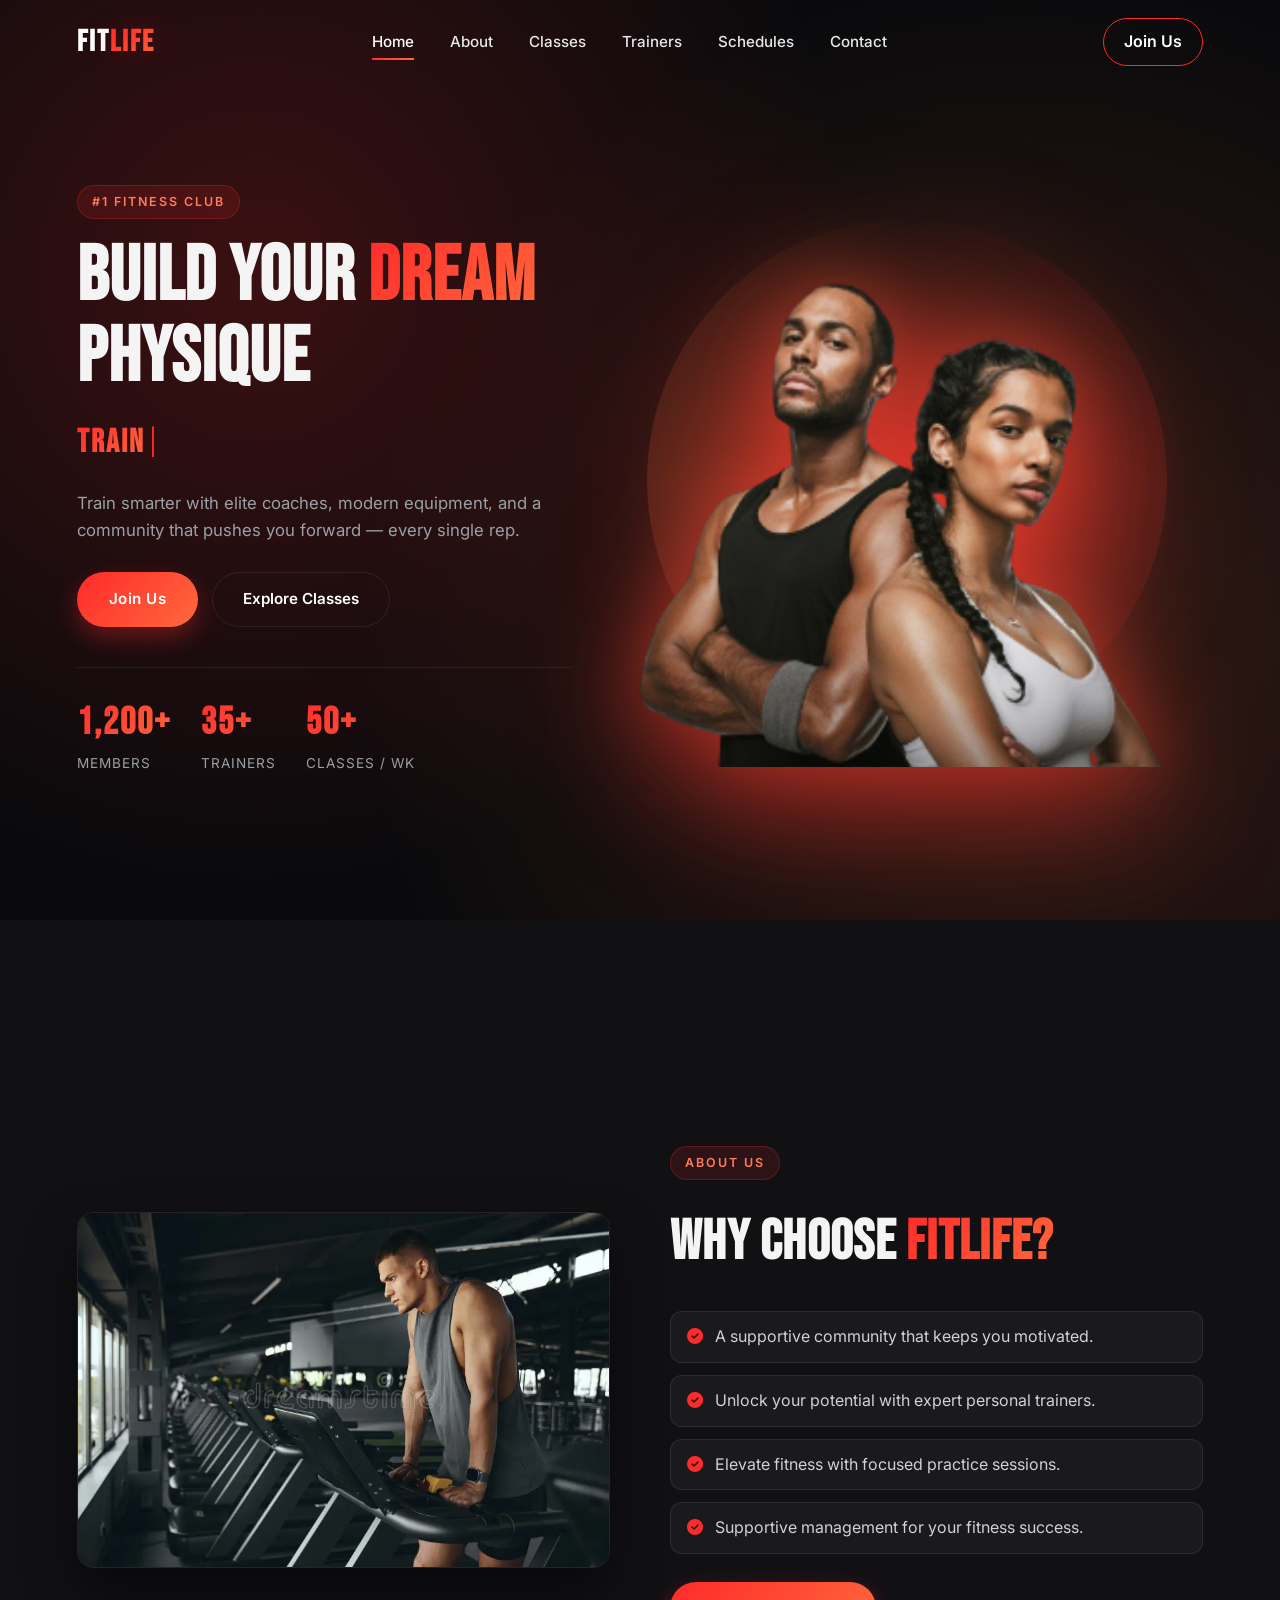
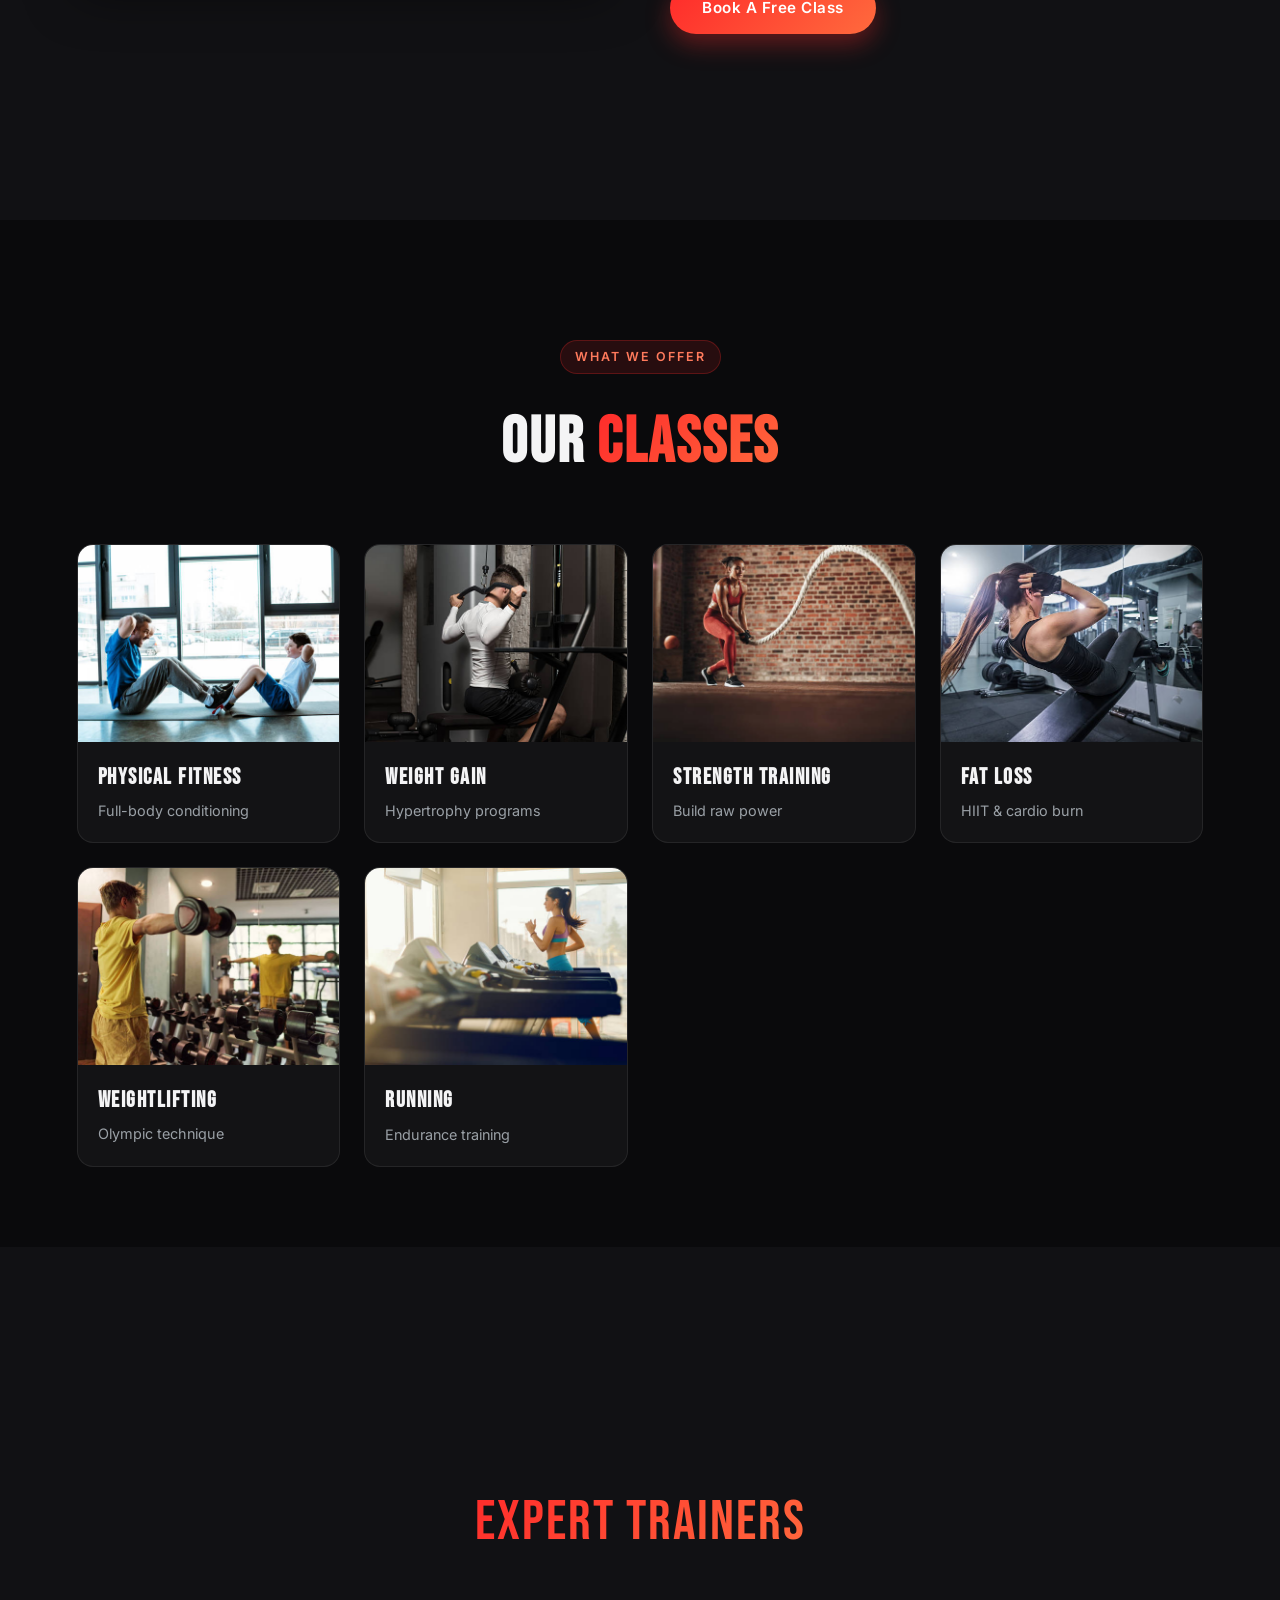
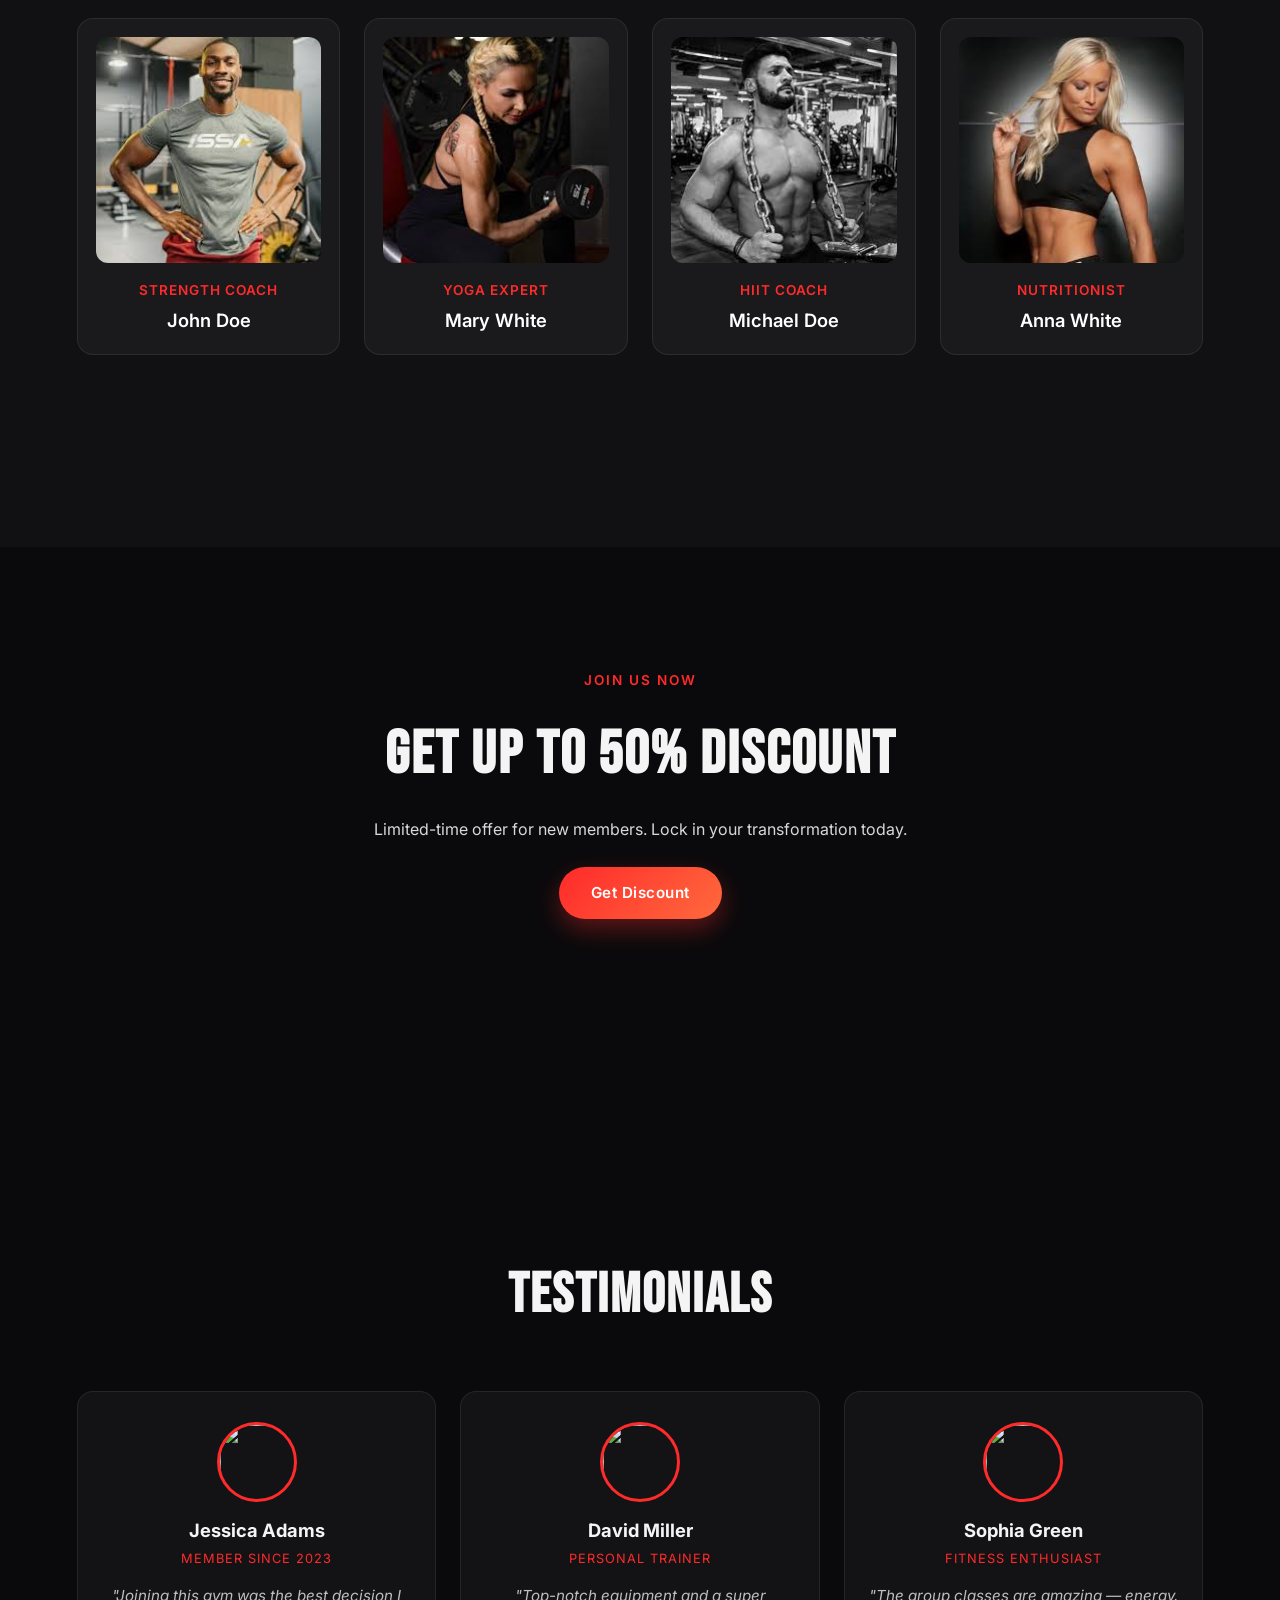
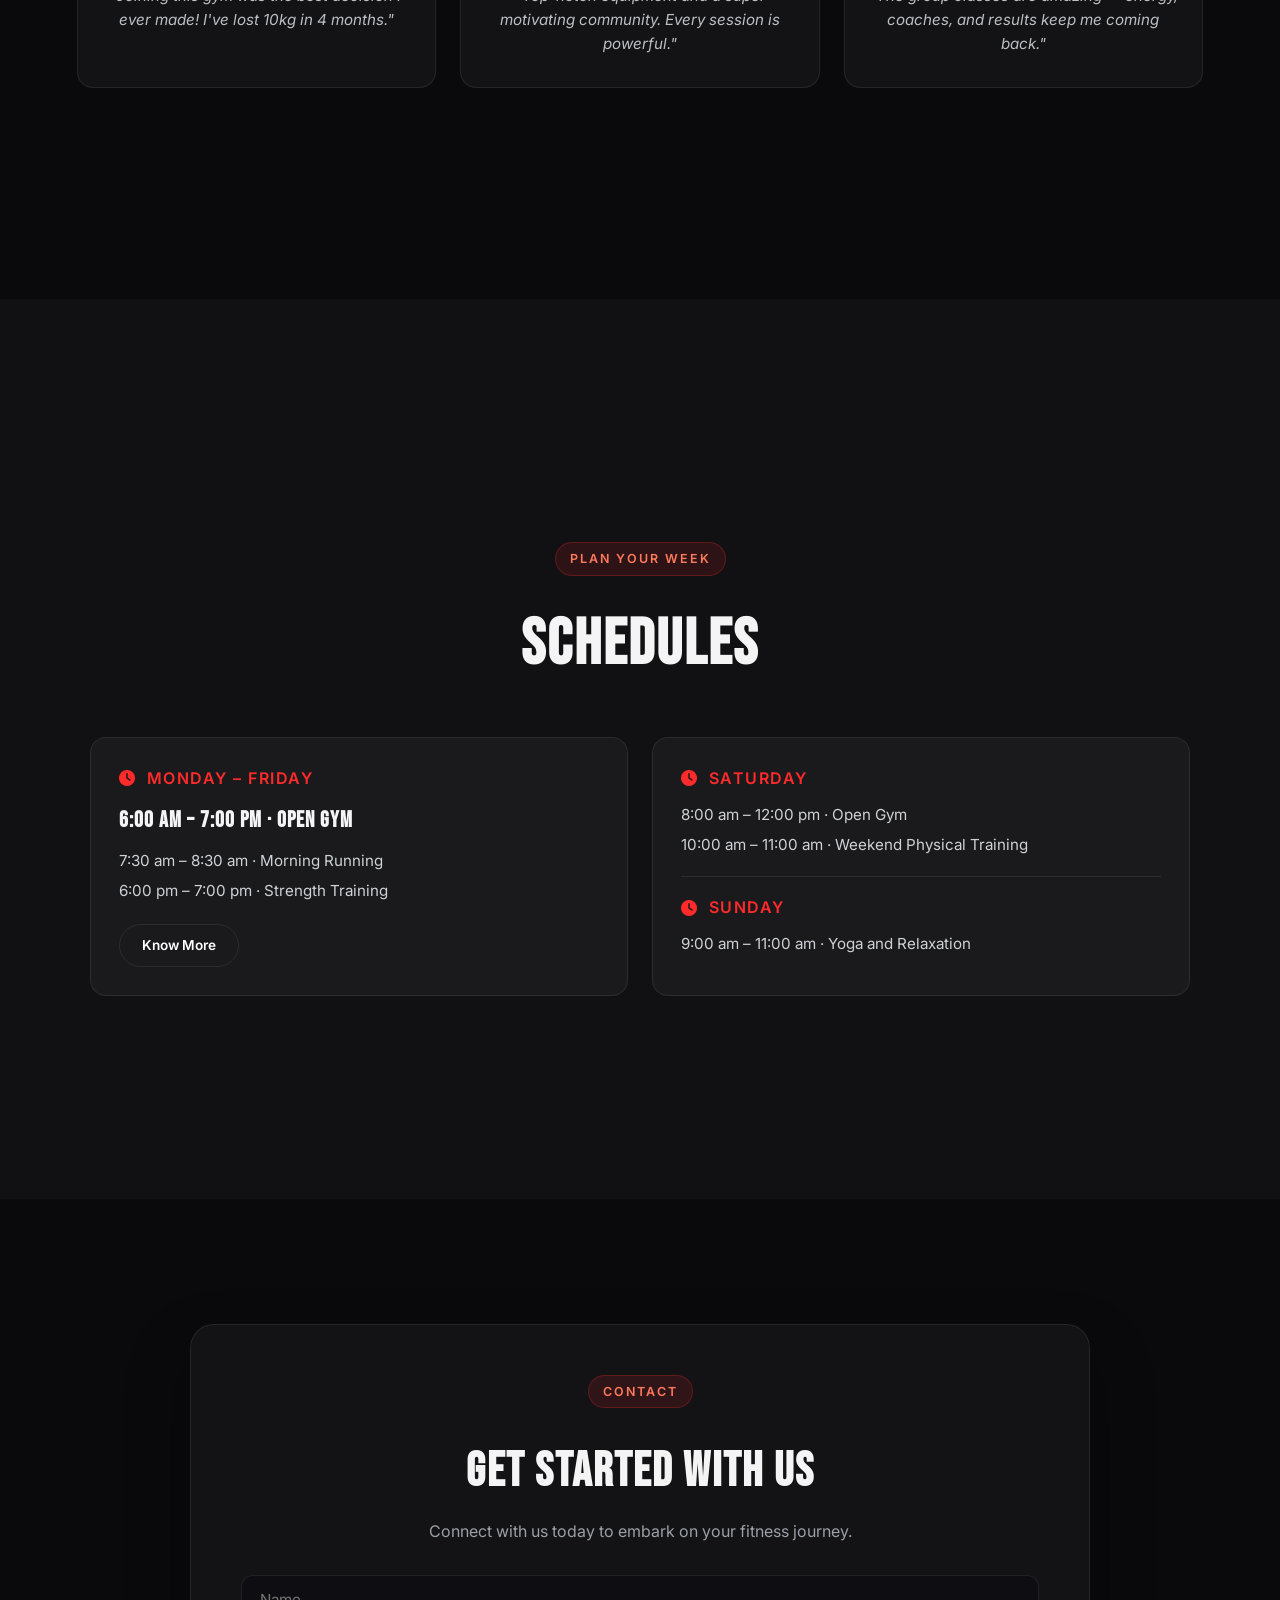
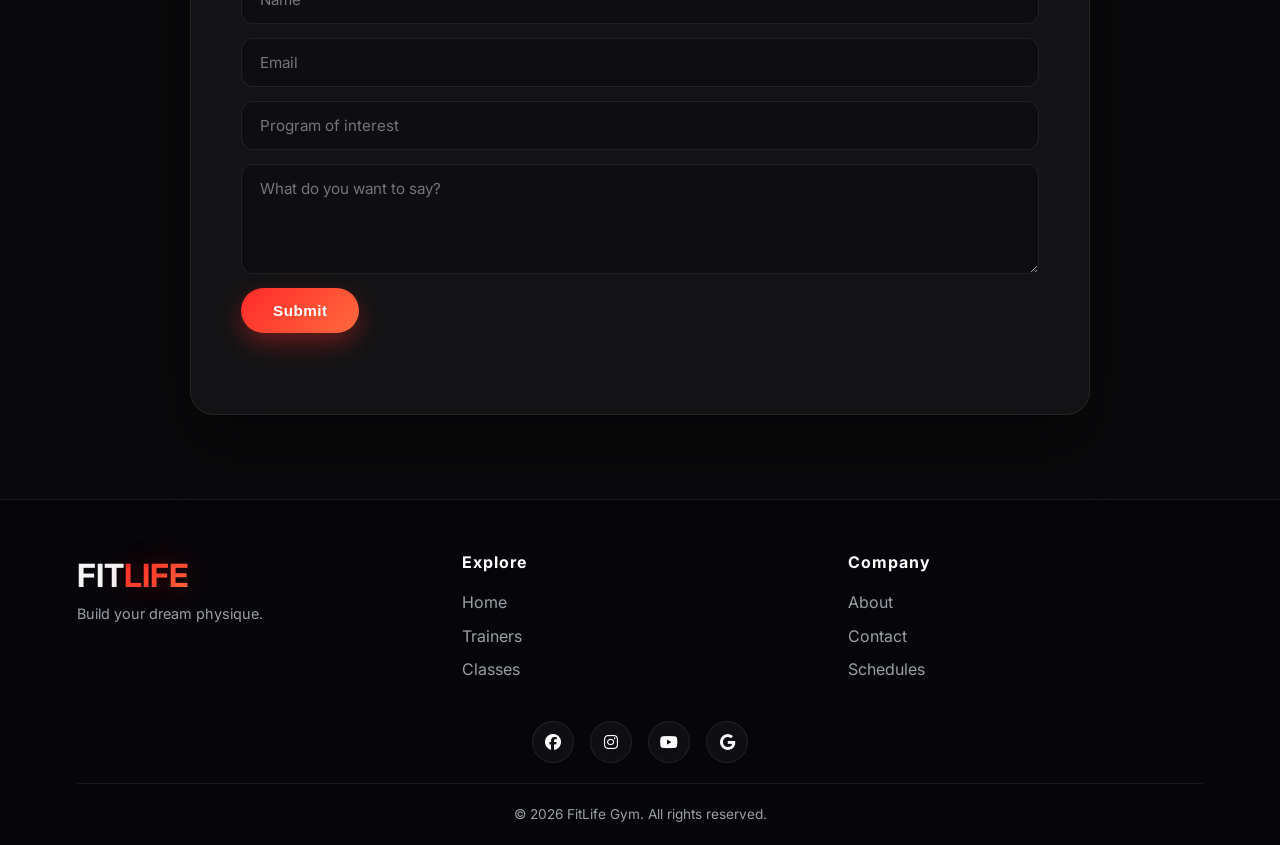
==== commit da3d3551: "updated ui" ====
--- a/index.html
+++ b/index.html
@@ -1,322 +1,225 @@
 <!DOCTYPE html>
 <html lang="en">
-  <head>
-    <meta charset="UTF-8" />
-    <meta name="viewport" content="width=device-width, initial-scale=1.0" />
-    <link rel="stylesheet" href="style.css" />
-
-    <link
-      rel="stylesheet"
-      href="https://fontawesome.com/icons/facebook?f=brands&s=solid"
-    />
-    <link
-      rel="stylesheet"
-      href="https://fontawesome.com/icons/google?f=brands&s=solid"
-    />
-    <link
-      rel="stylesheet"
-      href="https://fontawesome.com/icons/instagram?f=brands&s=solid"
-    />
-    <link
-      rel="stylesheet"
-      href="https://fontawesome.com/icons/xmark?f=classic&s=solid"
-    />
-    <link
-      rel="stylesheet"
-      href="https://fontawesome.com/icons/youtube?f=brands&s=solid"
-    />
-    <link
-      rel="stylesheet"
-      href="https://cdnjs.cloudflare.com/ajax/libs/font-awesome/6.7.2/css/all.min.css"
-    />
-    <link
-      rel="stylesheet"
-      href="https://cdnjs.cloudflare.com/ajax/libs/font-awesome/6.7.2/css/all.min.css"
-      integrity="sha512-Evv84Mr4kqVGRNSgIGL/F/aIDqQb7xQ2vcrdIwxfjThSH8CSR7PBEakCr51Ck+w+/U6swU2Im1vVX0SVk9ABhg=="
-      crossorigin="anonymous"
-      referrerpolicy="no-referrer"
-    />
-    <title>FitLife Gym | Build Your Dream Physique</title>
-  </head>
-  <body>
-    
-    <!-- Navigation -->
-    <div class="header">
-      <div class="logo">
-        <h1>FIT<span>LIFE</span></h1>
-      </div>
-      <div class="toggle" onclick="toggleMenu()">
-        <div class="hamburger-lines">
-          <span></span>
-          <span></span>
-          <span></span>
-        </div>
-      </div>
-      <nav class="navigator">
-        <a href="#home">Home</a>
-        <a href="#about">About</a>
-        <a href="#classes">Classes</a>
-        <a href="#trainers">Trainers</a>
-        <a href="#contact">Contact</a>
-      </nav>
-      <button class="headerbutton">Join Us</button>
-    </div>
-
-    <!-- Scroll Progress Bar -->
-    <div class="scroll-progress"></div>
-
-    <!-- Sections -->
-    <section id="home">
-      <div class="hero">
-        <h1>BUILD Your Dream Physique</h1>
-        <div class="test">
-          <h2 id="typing"></h2>
-          <span class="cursor">|</span>
-        </div>
-
-        <p>
-          Lorem ipsum dolor sit amet, consectetur adipisicing elit. Magnam vel,
-          eveniet soluta dolores praesentium sit quod neque dolorum?
-        </p>
-        <button class="discount-btn">Join Us</button>
-      </div>
-      <div class="heroimg">
-        <img src="./images/hero-img.png" alt="image" />
-      </div>
-    </section>
-    <section id="about">
-      <div class="about-us">
-        <div class="about-img">
-          <img
-            src="./images/healthy-focused-guy-resting-running-treadmill-gym-body-healthy-healthy-man-resting-running-treadmill-373875042.webp"
-            alt="Image 2"
-          />
-        </div>
-        <div class="about-txt">
-          <h1>Why Choose Us?</h1>
-          <p>
-            Our diverse membership base creates a trendy and supportive
-            atmosphere, where you can make trends and stay motivated.
-          </p>
-          <br />
-          <p>Unlock your potential with our expert Personal Trainers.</p>
-          <br />
-          <p>Elevate Your fitness with practice sessions.</p>
-          <br />
-          <p>We provide Suppoertive management, for your fitness success.</p>
-          <div class="about-button">
-            <button class="discount-btn">Book A Free Class</button>
-          </div>
-        </div>
-      </div>
-    </section>
-    <section id="classes">
-      <div class="classes">
-        <div class="class-txt">
-          <h1>Our <span>Classes</span></h1>
-        </div>
-        <div class="class-card">
-          <div class="class-content">
-            <img src="./images/physical fitness.jpg" alt="img" />
-            <h1>Physical Fitness</h1>
-          </div>
-          <div class="class-content">
-            <img src="./images/weight gain.jpg" alt="img" />
-            <h1>Weight Gain</h1>
-          </div>
-          <div class="class-content">
-            <img src="./images/strength trainning.jpg" alt="img" />
-            <h1>Strength Training</h1>
-          </div>
-          <div class="class-content">
-            <img src="./images/fat lose.jpg" alt="img" />
-            <h1>Fat Lose</h1>
-          </div>
-          <div class="class-content">
-            <img src="./images/weightlifting.jpg" alt="img" />
-            <h1>Weightlifting</h1>
-          </div>
-          <div class="class-content">
-            <img src="./images/running.jpg" alt="img" />
-            <h1>Running</h1>
-          </div>
-        </div>
-      </div>
-    </section>
-    <section id="trainers">
-      <div class="trainers">
-        <div class="trainers-txt">
-          <h1 class="section-title"><span>Expert Trainers</span></h1>
-        </div>
-        <div class="trainer-card">
-          <div class="trainers-content">
-            <img src="./images/trainer1.jpg" alt="img" />
-            <span>Expert Trainer</span>
-            <p>John Doe</p>
-          </div>
-          <div class="trainers-content">
-            <img src="./images/trainer2.jpg" alt="img" />
-            <span>Expert Trainer</span>
-            <p>Mary White</p>
-          </div>
-          <div class="trainers-content">
-            <img src="./images/trainer3.jpg" alt="img" />
-            <span>Expert Trainer</span>
-            <p>Michael Doe</p>
-          </div>
-          <div class="trainers-content">
-            <img src="./images/trainer4.jpg" alt="img" />
-            <span>Expert Trainer</span>
-            <p>Anna White</p>
-          </div>
-        </div>
-      </div>
-    </section>
-
-    <section class="join-us">
-      <div class="join-txt">
-        <span>Join Us Now</span>
-        <h1>GET UPTO 50% DISCOUNT</h1>
-        <p>
-          Lorem ipsum dolor sit amet consectetur, adipisicing elit. Assumenda
-          qui dolore animi dolorem reiciendis earum quod saepe eveniet aliquam
-          voluptates.
-        </p>
-        <button class="discount-btn">Get Discount</button>
-      </div>
-    </section>
-
-    <!-- Testimonials -->
-    <section class="Testimonials">
-      <div class="testimonials">
-        <div class="testimonial-txt">
-          <h1>Testimonials</h1>
-        </div>
-        <div class="testimonial-container">
-          <div class="card">
-            <img
-              src="https://randomuser.me/api/portraits/women/45.jpg"
-              alt="Profile"
-            />
-            <h3>Jessica Adams</h3>
-            <span>Member since 2023</span>
-            <p>
-              "Joining this gym was the best decision I ever made! I've lost
-              10kg in 4 months and feel stronger than ever."
-            </p>
-          </div>
-          <div class="card">
-            <img
-              src="https://randomuser.me/api/portraits/men/32.jpg"
-              alt="Profile"
-            />
-            <h3>David Miller</h3>
-            <span>Personal Trainer</span>
-            <p>
-              "I love training here! The equipment is top-notch and the
-              community is super motivating. Every session is powerful."
-            </p>
-          </div>
-          <div class="card">
-            <img
-              src="https://randomuser.me/api/portraits/women/65.jpg"
-              alt="Profile"
-            />
-            <h3>Sophia Green</h3>
-            <span>Fitness Enthusiast</span>
-            <p>
-              "The group classes are amazing! The energy, the coaches, and the
-              results keep me coming back every single week."
-            </p>
-          </div>
-        </div>
-      </div>
-    </section>
-
-    <section id="schedules">
-      <div class="schedules">
-        <h1>Schedules</h1>
-        <div class="schedule-card">
-          <div class="cards">
-            <span><i class="fa-solid fa-clock"></i>MONDAY - FRIDAY</span>
-            <h3>6:00 AM - 7:00 PM: OPEN GYM</h3>
-            <p>7:30 am - 8:30 am:Morning Running</p>
-            <p>6:00 pm - 7:00 pm:Strength Training</p>
-            <button>Know More</button>
-          </div>
-          <div class="card1">
-            <span><i class="fa-solid fa-clock"></i>SATURDAY</span>
-            <p>8:00 am - 12:00 pm:Open Gym</p>
-            <p>10:00 am - 11:00 am:Weekend Physical Training</p>
-            <hr />
-            <div class="card2">
-              <span><i class="fa-solid fa-clock"></i>SUNDAY</span>
-              <p>9:00 am - 11:00 am:Yoga and Relaxation</p>
-            </div>
-          </div>
-        </div>
-      </div>
-    </section>
-
-    <section id="contact">
-      <div class="contact">
-        <div class="contact-txt">
-          <h1>GET STARTED WITH US</h1>
-          <p>CONNECT WITH US TODAY TO EMBARK ON YOUR FITNESS JOURNEY</p>
-        </div>
-        <div class="contact-form">
-          <input type="text" placeholder="Name" /><br />
-          <input type="email" placeholder="Email" /><br />
-          <input type="text" placeholder="Program" /><br />
-          <input type="text" placeholder="What Do You Want To Say?" />
-        </div>
-        <div class="contact-btn">
-          <button class="discount-btn">Submit</button>
-        </div>
-      </div>
-    </section>
-
-    <hr />
-    <footer class="footer">
-      <div class="foot">
-        <div class="footer-txt">
-          <h1 class="logo">FIT<span>LIFE</span></h1>
-          <p>BUILD Your Dream Physique</p>
-        </div>
-        <div class="footer-txt">
-          <ul>
-            <li><a href="#home">Home</a></li>
-            <li><a href="#trainers">Trainers</a></li>
-            <li><a href="#classes">Classes</a></li>
-          </ul>
-        </div>
-        <div class="footer-txt">
-          <ul>
-            <li><a href="#about">About</a></li>
-            <li><a href="#contact">Contact</a></li>
-            <li><a href="#schedules">Schedules</a></li>
-          </ul>
-        </div>
-      </div>
-      <div class="logos">
-        <span><i class="fa-brands fa-facebook"></i></span>
-        <span><i class="fa-brands fa-google"></i></span>
-        <span><i class="fa-brands fa-youtube"></i></span>
-        <span><i class="fa-brands fa-instagram"></i></span>
-        <span><i class="fa-brands fa-x-twitter"></i></span>
-      </div>
-      <div class="copy">
-        <span>&copy;Copyright All Right Reserved.</span>
-      </div>
-    </footer>
-
-    <!-- Floating Scroll to Top Button -->
-    <button class="floating-btn" onclick="scrollToTop()">
-      <i class="fa-solid fa-arrow-up"></i>
+<head>
+  <meta charset="UTF-8" />
+  <meta name="viewport" content="width=device-width, initial-scale=1.0" />
+  <title>FitLife Gym | Build Your Dream Physique</title>
+  <meta name="description" content="FitLife Gym — modern training, expert coaches, and a community to help you build your dream physique." />
+  <link rel="preconnect" href="https://fonts.googleapis.com">
+  <link rel="preconnect" href="https://fonts.gstatic.com" crossorigin>
+  <link href="https://fonts.googleapis.com/css2?family=Inter:wght@300;400;500;600;700&family=Bebas+Neue&display=swap" rel="stylesheet">
+  <link rel="stylesheet" href="https://cdnjs.cloudflare.com/ajax/libs/font-awesome/6.7.2/css/all.min.css" />
+  <link rel="stylesheet" href="style.css" />
+</head>
+<body>
+  <!-- Scroll progress -->
+  <div class="scroll-progress" id="scrollProgress"></div>
+
+  <!-- Header -->
+  <header class="header" id="header">
+    <a href="#home" class="logo"><h1>FIT<span>LIFE</span></h1></a>
+    <nav class="navigator" id="nav">
+      <a href="#home" class="nav-link active">Home</a>
+      <a href="#about" class="nav-link">About</a>
+      <a href="#classes" class="nav-link">Classes</a>
+      <a href="#trainers" class="nav-link">Trainers</a>
+      <a href="#schedules" class="nav-link">Schedules</a>
+      <a href="#contact" class="nav-link">Contact</a>
+    </nav>
+    <a href="#contact" class="headerbutton">Join Us</a>
+    <button class="toggle" id="toggle" aria-label="Menu">
+      <span></span><span></span><span></span>
     </button>
-
-  </body>
-
-    <script src="script.js"></script>
-
+  </header>
+
+  <!-- HERO -->
+  <section id="home">
+    <div class="hero reveal">
+      <span class="eyebrow">#1 Fitness Club</span>
+      <h1>BUILD Your <span class="grad">Dream</span> Physique</h1>
+      <div class="test">
+        <h2 id="typing"></h2><span class="cursor">|</span>
+      </div>
+      <p>Train smarter with elite coaches, modern equipment, and a community that pushes you forward — every single rep.</p>
+      <div class="hero-cta">
+        <a href="#contact" class="discount-btn">Join Us</a>
+        <a href="#classes" class="ghost-btn">Explore Classes</a>
+      </div>
+      <div class="stats">
+        <div><strong data-count="1200">0</strong><span>Members</span></div>
+        <div><strong data-count="35">0</strong><span>Trainers</span></div>
+        <div><strong data-count="50">0</strong><span>Classes / wk</span></div>
+      </div>
+    </div>
+    <div class="heroimg reveal">
+      <div class="glow"></div>
+      <img src="./images/hero-img.png" alt="Athlete" />
+    </div>
+  </section>
+
+  <!-- ABOUT -->
+  <section id="about">
+    <div class="about-us">
+      <div class="about-img reveal">
+        <img src="./images/healthy-focused-guy-resting-running-treadmill-gym-body-healthy-healthy-man-resting-running-treadmill-373875042.webp" alt="Athlete on treadmill" />
+      </div>
+      <div class="about-txt reveal">
+        <span class="eyebrow">About Us</span>
+        <h1>Why Choose <span class="grad">FitLife?</span></h1>
+        <ul class="features">
+          <li><i class="fa-solid fa-circle-check"></i> A supportive community that keeps you motivated.</li>
+          <li><i class="fa-solid fa-circle-check"></i> Unlock your potential with expert personal trainers.</li>
+          <li><i class="fa-solid fa-circle-check"></i> Elevate fitness with focused practice sessions.</li>
+          <li><i class="fa-solid fa-circle-check"></i> Supportive management for your fitness success.</li>
+        </ul>
+        <a href="#contact" class="discount-btn">Book A Free Class</a>
+      </div>
+    </div>
+  </section>
+
+  <!-- CLASSES -->
+  <section id="classes">
+    <div class="classes">
+      <div class="class-txt reveal">
+        <span class="eyebrow">What we offer</span>
+        <h1>Our <span class="grad">Classes</span></h1>
+      </div>
+      <div class="class-card">
+        <div class="class-content reveal"><img src="./images/physical fitness.jpg" alt=""><h1>Physical Fitness</h1><p>Full-body conditioning</p></div>
+        <div class="class-content reveal"><img src="./images/weight gain.jpg" alt=""><h1>Weight Gain</h1><p>Hypertrophy programs</p></div>
+        <div class="class-content reveal"><img src="./images/strength trainning.jpg" alt=""><h1>Strength Training</h1><p>Build raw power</p></div>
+        <div class="class-content reveal"><img src="./images/fat lose.jpg" alt=""><h1>Fat Loss</h1><p>HIIT & cardio burn</p></div>
+        <div class="class-content reveal"><img src="./images/weightlifting.jpg" alt=""><h1>Weightlifting</h1><p>Olympic technique</p></div>
+        <div class="class-content reveal"><img src="./images/running.jpg" alt=""><h1>Running</h1><p>Endurance training</p></div>
+      </div>
+    </div>
+  </section>
+
+  <!-- TRAINERS -->
+  <section id="trainers">
+    <div class="trainers">
+      <div class="trainers-txt reveal"><span>Expert Trainers</span></div>
+      <div class="trainer-card">
+        <div class="trainers-content reveal"><img src="./images/trainer1.jpg" alt=""><span>Strength Coach</span><p>John Doe</p></div>
+        <div class="trainers-content reveal"><img src="./images/trainer2.jpg" alt=""><span>Yoga Expert</span><p>Mary White</p></div>
+        <div class="trainers-content reveal"><img src="./images/trainer3.jpg" alt=""><span>HIIT Coach</span><p>Michael Doe</p></div>
+        <div class="trainers-content reveal"><img src="./images/trainer4.jpg" alt=""><span>Nutritionist</span><p>Anna White</p></div>
+      </div>
+    </div>
+  </section>
+
+  <!-- JOIN US BANNER -->
+  <section class="join-us">
+    <div class="join-txt reveal">
+      <span>Join Us Now</span>
+      <h1>GET UP TO 50% DISCOUNT</h1>
+      <p>Limited-time offer for new members. Lock in your transformation today.</p>
+      <a href="#contact" class="discount-btn">Get Discount</a>
+    </div>
+  </section>
+
+  <!-- TESTIMONIALS -->
+  <section class="Testimonials">
+    <div class="testimonials">
+      <div class="testimonial-txt reveal"><h1>Testimonials</h1></div>
+      <div class="testimonial-container">
+        <div class="card reveal">
+          <img src="https://randomuser.me/api/portraits/women/45.jpg" alt="">
+          <h3>Jessica Adams</h3><span>Member since 2023</span>
+          <p>"Joining this gym was the best decision I ever made! I've lost 10kg in 4 months."</p>
+        </div>
+        <div class="card reveal">
+          <img src="https://randomuser.me/api/portraits/men/32.jpg" alt="">
+          <h3>David Miller</h3><span>Personal Trainer</span>
+          <p>"Top-notch equipment and a super motivating community. Every session is powerful."</p>
+        </div>
+        <div class="card reveal">
+          <img src="https://randomuser.me/api/portraits/women/65.jpg" alt="">
+          <h3>Sophia Green</h3><span>Fitness Enthusiast</span>
+          <p>"The group classes are amazing — energy, coaches, and results keep me coming back."</p>
+        </div>
+      </div>
+    </div>
+  </section>
+
+  <!-- SCHEDULES -->
+  <section id="schedules">
+    <div class="schedules">
+      <div class="reveal" style="text-align:center"><span class="eyebrow">Plan your week</span><h1>Schedules</h1></div>
+      <div class="schedule-card">
+        <div class="cards reveal">
+          <span><i class="fa-solid fa-clock"></i> MONDAY – FRIDAY</span>
+          <h3>6:00 AM – 7:00 PM · Open Gym</h3>
+          <p>7:30 am – 8:30 am · Morning Running</p>
+          <p>6:00 pm – 7:00 pm · Strength Training</p>
+          <a href="#contact" class="ghost-btn">Know More</a>
+        </div>
+        <div class="cards reveal">
+          <span><i class="fa-solid fa-clock"></i> SATURDAY</span>
+          <p>8:00 am – 12:00 pm · Open Gym</p>
+          <p>10:00 am – 11:00 am · Weekend Physical Training</p>
+          <hr/>
+          <span><i class="fa-solid fa-clock"></i> SUNDAY</span>
+          <p>9:00 am – 11:00 am · Yoga and Relaxation</p>
+        </div>
+      </div>
+    </div>
+  </section>
+
+  <!-- CONTACT -->
+  <section id="contact">
+    <div class="contact reveal">
+      <div class="contact-txt">
+        <span class="eyebrow">Contact</span>
+        <h1>GET STARTED WITH US</h1>
+        <p>Connect with us today to embark on your fitness journey.</p>
+      </div>
+      <form class="contact-form" id="contactForm" novalidate>
+        <input type="text" name="name" placeholder="Name" required />
+        <input type="email" name="email" placeholder="Email" required />
+        <input type="text" name="program" placeholder="Program of interest" />
+        <textarea name="message" placeholder="What do you want to say?" rows="4"></textarea>
+        <button type="submit" class="discount-btn">Submit</button>
+        <p class="form-msg" id="formMsg"></p>
+      </form>
+    </div>
+  </section>
+
+  <!-- FOOTER -->
+  <footer class="footer">
+    <div class="foot">
+      <div class="footer-txt">
+        <h1 class="logo">FIT<span>LIFE</span></h1>
+        <p>Build your dream physique.</p>
+      </div>
+      <div class="footer-txt">
+        <h4>Explore</h4>
+        <ul>
+          <li><a href="#home">Home</a></li>
+          <li><a href="#trainers">Trainers</a></li>
+          <li><a href="#classes">Classes</a></li>
+        </ul>
+      </div>
+      <div class="footer-txt">
+        <h4>Company</h4>
+        <ul>
+          <li><a href="#about">About</a></li>
+          <li><a href="#contact">Contact</a></li>
+          <li><a href="#schedules">Schedules</a></li>
+        </ul>
+      </div>
+    </div>
+    <div class="logos">
+      <a href="#"><i class="fa-brands fa-facebook"></i></a>
+      <a href="#"><i class="fa-brands fa-instagram"></i></a>
+      <a href="#"><i class="fa-brands fa-youtube"></i></a>
+      <a href="#"><i class="fa-brands fa-google"></i></a>
+    </div>
+    <p class="copyright">© <span id="year"></span> FitLife Gym. All rights reserved.</p>
+  </footer>
+
+  <a href="#home" class="to-top" id="toTop" aria-label="Back to top"><i class="fa-solid fa-arrow-up"></i></a>
+
+  <script src="script.js"></script>
+</body>
 </html>
--- a/style.css
+++ b/style.css
@@ -1,1146 +1,401 @@
+/* ============ FitLife Modern Styles ============ */
+:root {
+  --bg: #0a0a0c;
+  --bg-2: #111114;
+  --bg-3: #16161b;
+  --text: #f4f4f5;
+  --muted: #9aa0a6;
+  --primary: #ff2a2a;
+  --primary-2: #ff6a3d;
+  --grad: linear-gradient(135deg, #ff2a2a, #ff6a3d);
+  --glow: 0 0 30px rgba(255, 42, 42, 0.45);
+  --card: rgba(255,255,255,0.04);
+  --border: rgba(255,255,255,0.08);
+  --radius: 16px;
+}
+
+*{margin:0;padding:0;box-sizing:border-box}
+html{scroll-behavior:smooth}
+body{
+  font-family:'Inter',system-ui,-apple-system,sans-serif;
+  background:var(--bg);
+  color:var(--text);
+  overflow-x:hidden;
+  line-height:1.6;
+}
+img{max-width:100%;display:block}
+a{text-decoration:none;color:inherit}
+::selection{background:var(--primary);color:#fff}
+
 /* Scrollbar */
-      ::-webkit-scrollbar {
-        width: 15px;
-      }
-
-      ::-webkit-scrollbar-track {
-        background: black;
-      }
-
-      ::-webkit-scrollbar-thumb {
-        background: red;
-      }
-
-      ::-webkit-scrollbar-thumb:hover {
-        background: #cc0000;
-        cursor: pointer;
-      }
-
-      /* Reset */
-      * {
-        padding: 0;
-        margin: 0;
-        box-sizing: border-box;
-      }
-
-      /* Body */
-      body {
-        font-family: "Courier New", Courier, monose;
-        scroll-behavior: smooth;
-        overflow-x: hidden;
-      }
-
-      /* Navigation */
-      .header {
-        position: fixed;
-        top: 0;
-        left: 0;
-        width: 100%;
-        background: transparent;
-        padding: 15px;
-        display: flex;
-        justify-content: space-around;
-        align-items: center;
-        gap: 30px;
-        z-index: 1000;
-      }
-
-      .logo h1 {
-        font-size: 30px;
-        color: white;
-      }
-
-      .logo span {
-        color: red;
-        text-shadow: 0 0 5px red, 0 0 10px red, 0 0 20px red;
-      }
-
-      /* Hamburger icon styles */
-      .toggle {
-        display: none;
-      }
-
-      .hamburger-lines {
-        width: 28px;
-        height: 20px;
-        display: flex;
-        flex-direction: column;
-        justify-content: space-between;
-      }
-
-      .hamburger-lines span {
-        display: block;
-        height: 3px;
-        width: 100%;
-        background: white;
-        border-radius: 2px;
-        transition: all 0.3s ease;
-      }
-
-      .toggle.active .hamburger-lines span:nth-child(1) {
-        transform: rotate(45deg) translate(6px, 6px);
-      }
-
-      .toggle.active .hamburger-lines span:nth-child(2) {
-        opacity: 0;
-      }
-
-      .toggle.active .hamburger-lines span:nth-child(3) {
-        transform: rotate(-45deg) translate(6px, -6px);
-      }
-
-      .navigator {
-        display: flex;
-        gap: 20px;
-        align-items: center;
-      }
-
-      nav a {
-        color: white;
-        text-decoration: none;
-        padding: 5px 10px;
-      }
-
-      nav a.active {
-        color: red;
-        padding-top: 10px;
-        border-radius: 5px;
-      }
-
-      nav a:hover {
-        color: red;
-      }
-
-      .headerbutton {
-        padding: 10px;
-        background-color: transparent;
-        color: red;
-        border: 2px solid red;
-        border-radius: 10px;
-      }
-
-      .headerbutton:hover {
-        color: black;
-        background-color: red;
-        box-shadow: 0 0 10px red, 0 0 20px red, 0 0 30px red;
-        border: none;
-        cursor: pointer;
-      }
-
-      /* Sections */
-      section {
-        min-height: 100vh;
-        display: flex;
-        justify-content: center;
-        align-items: center;
-        font-weight: bold;
-        transition: background 0.3s;
-        padding: 20px;
-      }
-
-      /* Hero page (Home) */
-      #home {
-        background: #111;
-        color: white;
-        display: flex;
-        justify-content: space-around;
-      }
-
-      .hero {
-        width: 500px;
-        margin-left: 100px;
-      }
-
-      .hero h1 {
-        font-weight: bolder;
-        font-size: 3rem;
-        line-height: 3.3rem;
-      }
-
-      #typing {
-        font-size: 2rem;
-        color: red;
-        text-shadow: 0 0 5px red, 0 0 10px red, 0 0 20px red;
-        white-space: nowrap;
-        overflow: hidden;
-        line-height: 3rem;
-        height: 60px;
-      }
-
-      .cursor {
-        color: red;
-        opacity: 1;
-        animation: blink 0.7s infinite;
-        font-size: 25px;
-        padding-top: 10px;
-        font-weight: 500;
-      }
-
-      .test {
-        display: flex;
-      }
-
-      @keyframes blink {
-        0%,
-        100% {
-          opacity: 1;
-        }
-        50% {
-          opacity: 0;
-        }
-      }
-
-      .hero p {
-        font-weight: 100;
-        color: gray;
-        font-size: 0.9rem;
-      }
-
-      .heroimg img {
-        width: 660px;
-        max-width: 100%;
-      }
-
-      /* About */
-      #about {
-        background: #0f0f0f;
-        color: white;
-      }
-
-      .about-us {
-        display: flex;
-        justify-content: center;
-        align-items: center;
-        gap: 40px;
-        max-width: 1200px;
-      }
-
-      .about-img img {
-        max-width: 100%;
-        border-radius: 5px;
-        border: 2px solid white;
-      }
-
-      .about-txt {
-        width: 400px;
-      }
-
-      .about-txt h1 {
-        width: 300px;
-        font-size: 3rem;
-        margin-bottom: 50px;
-      }
-
-      .about-txt p {
-        color: gray;
-        line-height: 1.3rem;
-        font-size: 0.9rem;
-        font-weight: 100;
-        margin-bottom: 10px;
-      }
-
-      /* Classes */
-      #classes {
-        background: black;
-        color: white;
-      }
-
-      .classes {
-        margin: 50px 0;
-        width: 100%;
-        max-width: 1200px;
-      }
-
-      .class-txt h1 {
-        font-size: 3rem;
-        text-align: center;
-        margin: 20px 0;
-      }
-
-      .class-txt span {
-        color: red;
-        text-shadow: 0 0 5px red, 0 0 10px red, 0 0 20px red;
-      }
-
-      .class-card {
-        display: grid;
-        grid-template-columns: repeat(3, 1fr);
-        gap: 20px;
-        max-width: 1000px;
-        margin: auto;
-        padding: 0 20px;
-      }
-
-      .class-content {
-        background: black;
-        border-radius: 12px;
-        border: 1px solid #f08080;
-        box-shadow: 0 4px 8px rgba(0, 0, 0, 0.1);
-        overflow: hidden;
-        transition: transform 0.2s;
-      }
-
-      .class-content:hover {
-        transform: scale(1.05);
-        border: 2px solid red;
-        cursor: pointer;
-      }
-
-      .class-content img {
-        width: 100%;
-        padding: 20px;
-        border-radius: 25px;
-        object-fit: fill;
-      }
-
-      .class-content h1 {
-        margin: 0 0 10px 20px;
-        font-size: 1.2rem;
-      }
-
-      /* Trainers */
-      #trainers {
-        background: #0f0f0f;
-        color: white;
-      }
-
-      .trainers {
-        width: 100%;
-        max-width: 1200px;
-      }
-
-      .trainers-txt {
-        color: red;
-        text-align: center;
-        padding: 10px;
-        font-size: 1.2rem;
-        margin-bottom: 20px;
-      }
-
-      .trainers-txt span {
-        border: 2px solid red;
-        padding: 6px 15px;
-      }
-
-      .trainer-card {
-        display: flex;
-        justify-content: space-around;
-        align-items: flex-start;
-        flex-wrap: wrap;
-        gap: 20px;
-        padding: 0 20px;
-      }
-
-      .trainers-content {
-        padding: 15px;
-        background-color: black;
-        width: 200px;
-        margin: 0 20px;
-        border-radius: 5px;
-      }
-
-      .trainers-content img {
-        max-width: 100%;
-        border-radius: 5px;
-      }
-
-      .trainers-content span {
-        color: red;
-        font-size: 0.9rem;
-        line-height: 2rem;
-      }
-
-      .trainers-content p {
-        color: aliceblue;
-        font-size: 1.2rem;
-        font-weight: 500;
-      }
-
-      /* Join Us */
-      .join-us {
-        background-image: url("./images/join.jpg");
-        background-size: cover;
-        background-repeat: no-repeat;
-        background-position: center;
-        min-height: 300px;
-      }
-
-      .join-txt {
-        text-align: center;
-        width: 700px;
-        max-width: 90%;
-        line-height: 2rem;
-      }
-
-      .join-txt span {
-        color: red;
-        font-size: 0.9rem;
-        font-weight: 300;
-      }
-
-      .join-txt h1 {
-        color: white;
-        font-weight: 500;
-      }
-
-      .join-txt p {
-        color: #e2dfdf;
-        font-weight: 100;
-        font-size: 0.9rem;
-      }
-
-      .discount-btn {
-        background: #ff0000;
-        color: white;
-        padding: 12px 30px;
-        font-size: 13px;
-        border: none;
-        cursor: pointer;
-        font-weight: 200;
-        position: relative;
-        clip-path: polygon(0 0, 90% 0, 100% 100%, 0% 100%);
-        transition: background 0.3s ease;
-        margin-top: 10px;
-      }
-
-      .discount-btn:hover {
-        background: #cc0000;
-      }
-
-      /* Testimonials */
-      .Testimonials {
-        background: #222;
-      }
-
-      .testimonials {
-        width: 100%;
-        max-width: 1200px;
-      }
-
-      .testimonial-txt {
-        text-align: center;
-        font-size: 1.5rem;
-        padding: 20px;
-        color: #cc0000;
-      }
-
-      .testimonial-container {
-        gap: 20px;
-        width: 90%;
-        max-width: 1000px;
-        display: flex;
-        justify-content: center;
-        align-items: center;
-        margin: 0 auto;
-        flex-wrap: wrap;
-      }
-
-      .card {
-        background: black;
-        border-radius: 15px;
-        padding: 20px;
-        box-shadow: 0 8px 18px rgba(0, 0, 0, 0.1);
-        text-align: center;
-        transition: transform 0.3s ease, box-shadow 0.3s ease;
-        flex: 1;
-        min-width: 250px;
-        max-width: 300px;
-      }
-
-      .card:hover {
-        transform: translateY(-8px);
-        box-shadow: 0 12px 25px rgba(0, 0, 0, 0.15);
-        border: 2px solid red;
-      }
-
-      .card img {
-        width: 90px;
-        height: 90px;
-        border-radius: 50%;
-        object-fit: cover;
-        margin-bottom: 15px;
-        border: 3px solid #222;
-      }
-
-      .card h3 {
-        margin: 10px 0 5px;
-        font-size: 1.2rem;
-        color: white;
-      }
-
-      .card span {
-        font-size: 0.9rem;
-        color: #cc0000;
-        display: block;
-        margin-bottom: 15px;
-      }
-
-      .card p {
-        font-size: 0.95rem;
-        color: #555;
-        line-height: 1.5;
-      }
-
-      /* Schedules */
-      #schedules {
-        background-color: #0f0f0f;
-        color: white;
-      }
-
-      .schedules {
-        width: 100%;
-        max-width: 1200px;
-      }
-
-      .schedules h1 {
-        text-align: center;
-        padding: 30px;
-        color: #cc0000;
-        font-size: 2.5rem;
-      }
-
-      .schedule-card {
-        display: flex;
-        justify-content: center;
-        align-items: flex-start;
-        gap: 20px;
-        flex-wrap: wrap;
-        padding: 0 20px;
-      }
-
-      .cards {
-        background-color: black;
-        border-radius: 20px;
-        box-shadow: 0px 6px 3px rgb(204, 0, 0);
-        width: 500px;
-        max-width: 100%;
-        min-height: 300px;
-        text-align: center;
-        line-height: 3rem;
-        padding: 20px;
-      }
-
-      .cards span {
-        font-size: 2rem;
-        font-weight: bold;
-      }
-
-      .cards h3 {
-        background-color: red;
-        border-radius: 10px;
-        font-weight: bold;
-        font-size: 1.5rem;
-      }
-
-      .cards p {
-        text-align: start;
-      }
-
-      .cards button {
-        background-color: red;
-        color: white;
-        padding: 15px;
-        border-radius: 20px;
-        border: none;
-        text-align: start;
-        margin-right: 350px;
-      }
-
-      .card1 {
-        background-color: black;
-        border-radius: 20px;
-        width: 500px;
-        max-width: 100%;
-        text-align: center;
-        line-height: 2;
-        padding: 20px;
-      }
-
-      .card1 span {
-        font-size: 2rem;
-        font-weight: bold;
-      }
-
-      .card1 p {
-        text-align: start;
-        padding: 0 0 20px 20px;
-      }
-
-      .card2 {
-        margin-top: 20px;
-      }
-
-      /* Contact */
-      #contact {
-        background: black;
-        color: white;
-      }
-
-      .contact {
-        text-align: center;
-        width: 100%;
-        max-width: 600px;
-      }
-
-      .contact-txt {
-        line-height: 2;
-      }
-
-      .contact-txt h1 {
-        font-size: 2rem;
-        font-weight: 200;
-      }
-
-      .contact-txt p {
-        color: #555;
-        font-size: 1rem;
-      }
-
-      input {
-        background-color: black;
-        border: none;
-        border-bottom: 2px solid #555;
-        padding: 20px;
-        width: 100%;
-        max-width: 550px;
-        color: white;
-        font-size: 0.9rem;
-      }
-
-      input:focus {
-        outline: none;
-        border: 1px solid #555;
-      }
-
-      .contact-btn {
-        padding: 15px;
-      }
-
-      /* Footer */
-      .footer {
-        background-color: #111;
-        min-height: 350px;
-        padding: 50px 20px 20px;
-      }
-
-      .foot {
-        display: flex;
-        justify-content: space-around;
-        align-items: flex-start;
-        flex-wrap: wrap;
-        gap: 30px;
-        max-width: 1200px;
-        margin: 0 auto;
-      }
-
-      .footer-txt p {
-        color: #dadada;
-        font-size: 1rem;
-        font-weight: 100;
-      }
-
-      .footer-txt a {
-        line-height: 2rem;
-        text-decoration: none;
-        color: #dadada;
-      }
-
-      .footer-txt ul {
-        list-style: none;
-      }
-
-      .logos {
-        display: flex;
-        justify-content: center;
-        padding: 50px;
-        gap: 25px;
-        color: white;
-        flex-wrap: wrap;
-      }
-
-      .logos i {
-        border: 2px solid #555;
-        padding: 10px;
-        border-radius: 100px;
-        transition: transform 0.2s;
-      }
-
-      .logos i:hover {
-        transform: scale(1.05);
-        border: 2px solid red;
-        cursor: pointer;
-      }
-
-      .copy {
-        color: #555;
-        text-align: center;
-      }
-
-      /* Scroll progress indicator */
-      .scroll-progress {
-        position: fixed;
-        top: 0;
-        left: 0;
-        width: 0%;
-        height: 4px;
-        background: linear-gradient(90deg, red, #ff4444, red);
-        z-index: 1001;
-        transition: width 0.1s ease;
-        box-shadow: 0 0 10px rgba(255, 0, 0, 0.5);
-      }
-
-      /* Floating scroll to top button */
-      .floating-btn {
-        position: fixed;
-        bottom: 30px;
-        right: 30px;
-        width: 60px;
-        height: 60px;
-        background: linear-gradient(45deg, red, #ff4444);
-        border: none;
-        border-radius: 50%;
-        cursor: pointer;
-        display: flex;
-        align-items: center;
-        justify-content: center;
-        font-size: 24px;
-        color: white;
-        box-shadow: 0 4px 20px rgba(255, 0, 0, 0.4);
-        transition: all 0.3s ease;
-        z-index: 1000;
-        opacity: 0;
-        visibility: hidden;
-        animation: floatPulse 2s ease-in-out infinite;
-      }
-
-      @keyframes floatPulse {
-        0%,
-        100% {
-          transform: translateY(0px) scale(1);
-        }
-        50% {
-          transform: translateY(-5px) scale(1.05);
-        }
-      }
-
-      .floating-btn.show {
-        opacity: 1;
-        visibility: visible;
-      }
-
-      .floating-btn:hover {
-        transform: translateY(-5px) scale(1.1);
-        box-shadow: 0 8px 30px rgba(255, 0, 0, 0.6);
-      }
-
-      /* ========== RESPONSIVE MEDIA QUERIES ========== */
-
-      /* Tablet Landscape - 1024px */
-      @media (max-width: 1024px) {
-        .header {
-          padding: 15px 30px;
-          gap: 20px;
-        }
-
-        .hero {
-          width: 400px;
-          margin-left: 50px;
-        }
-
-        .hero h1 {
-          font-size: 2.5rem;
-          line-height: 2.8rem;
-        }
-
-        #typing {
-          font-size: 1.5rem;
-        }
-
-        .heroimg img {
-          width: 500px;
-        }
-
-        .about-txt {
-          width: 350px;
-        }
-
-        .about-txt h1 {
-          font-size: 2.5rem;
-        }
-
-        .class-card {
-          grid-template-columns: repeat(2, 1fr);
-        }
-
-        .trainer-card {
-          justify-content: center;
-        }
-      }
-
-      /* Tablet Portrait - 768px */
-      @media (max-width: 768px) {
-        .header {
-          padding: 15px 20px;
-          justify-content: space-between;
-        }
-
-        .toggle {
-          display: flex;
-          order: 2;
-          position: relative;
-          width: 45px;
-          height: 45px;
-          cursor: pointer;
-          align-items: center;
-          justify-content: center;
-          background: #111;
-          border-radius: 8px;
-          transition: all 0.3s ease;
-          z-index: 10001;
-        }
-
-        .toggle:hover {
-          background: #222;
-        }
-
-        .toggle.active {
-          background: #111;
-        }
-
-        .navigator {
-          position: fixed;
-          top: 0;
-          left: 0;
-          width: 100%;
-          height: 100vh;
-          padding-top: 120px;
-          background: rgba(17, 17, 17, 0.98);
-          backdrop-filter: blur(10px);
-          display: flex;
-          flex-direction: column;
-          align-items: center;
-          justify-content: flex-start;
-          gap: 30px;
-          opacity: 0;
-          visibility: hidden;
-          transition: all 0.4s cubic-bezier(0.68, -0.55, 0.265, 1.55);
-          z-index: 999;
-        }
-
-        .navigator.active {
-          opacity: 1;
-          visibility: visible;
-        }
-
-        nav a {
-          font-size: 18px;
-          padding: 15px 30px;
-          display: block;
-          text-align: center;
-          min-width: 150px;
-          border: 1px solid rgba(255, 0, 0, 0.2);
-          border-radius: 10px;
-          background: rgba(255, 0, 0, 0.05);
-        }
-
-        .headerbutton {
-          margin-top: 20px;
-          padding: 15px 30px;
-          font-size: 16px;
-        }
-
-        /* Hero Section */
-        #home {
-          flex-direction: column;
-          text-align: center;
-          padding: 120px 20px 50px;
-        }
-
-        .hero {
-          width: 100%;
-          margin-left: 0;
-          margin-bottom: 30px;
-        }
-
-        .hero h1 {
-          font-size: 2rem;
-          line-height: 2.3rem;
-        }
-
-        #typing {
-          font-size: 1.3rem;
-          height: 50px;
-        }
-
-        .test {
-          justify-content: center;
-        }
-
-        .heroimg {
-          width: 100%;
-        }
-
-        .heroimg img {
-          width: 100%;
-          max-width: 400px;
-        }
-
-        /* About Section */
-        .about-us {
-          flex-direction: column;
-          gap: 30px;
-        }
-
-        .about-img {
-          width: 100%;
-        }
-
-        .about-img img {
-          width: 100%;
-          max-width: 500px;
-        }
-
-        .about-txt {
-          width: 100%;
-          max-width: 500px;
-        }
-
-        .about-txt h1 {
-          width: 100%;
-          font-size: 2rem;
-          margin-bottom: 30px;
-        }
-
-        /* Classes Section */
-        .class-txt h1 {
-          font-size: 2rem;
-        }
-
-        .class-card {
-          grid-template-columns: repeat(2, 1fr);
-          gap: 15px;
-        }
-
-        /* Trainers Section */
-        .trainers-content {
-          width: 180px;
-          margin: 0 10px;
-        }
-
-        /* Join Us Section */
-        .join-txt h1 {
-          font-size: 1.5rem;
-        }
-
-        /* Schedules Section */
-        .schedules h1 {
-          font-size: 2rem;
-        }
-
-        .cards span,
-        .card1 span {
-          font-size: 1.5rem;
-        }
-
-        .cards h3 {
-          font-size: 1.2rem;
-        }
-
-        .cards button {
-          margin-right: 0;
-          width: 100%;
-          text-align: center;
-        }
-
-        /* Contact Section */
-        .contact-txt h1 {
-          font-size: 1.5rem;
-        }
-
-        input {
-          padding: 15px;
-        }
-
-        /* Footer */
-        .foot {
-          flex-direction: column;
-          align-items: center;
-          text-align: center;
-        }
-
-        .footer-txt {
-          margin-bottom: 20px;
-        }
-      }
-
-      /* Mobile - 480px */
-      @media (max-width: 480px) {
-        .logo h1 {
-          font-size: 24px;
-        }
-
-        .hero h1 {
-          font-size: 1.5rem;
-          line-height: 1.8rem;
-        }
-
-        #typing {
-          font-size: 1rem;
-          height: 40px;
-        }
-
-        .cursor {
-          font-size: 20px;
-        }
-
-        .hero p {
-          font-size: 0.8rem;
-        }
-
-        .heroimg img {
-          max-width: 300px;
-        }
-
-        /* Classes Grid - Single Column */
-        .class-card {
-          grid-template-columns: 1fr;
-          padding: 0 10px;
-        }
-
-        .class-content h1 {
-          font-size: 1rem;
-        }
-
-        /* Trainers */
-        .trainer-card {
-          flex-direction: column;
-          align-items: center;
-        }
-
-        .trainers-content {
-          width: 100%;
-          max-width: 300px;
-          margin: 10px 0;
-        }
-
-        /* Testimonials */
-        .testimonial-container {
-          flex-direction: column;
-        }
-
-        .card {
-          width: 100%;
-          max-width: 350px;
-        }
-
-        /* Schedules */
-        .schedules h1 {
-          font-size: 1.5rem;
-          padding: 20px;
-        }
-
-        .schedule-card {
-          flex-direction: column;
-          align-items: center;
-        }
-
-        .cards,
-        .card1 {
-          width: 100%;
-          max-width: 350px;
-          line-height: 2rem;
-        }
-
-        .cards span,
-        .card1 span {
-          font-size: 1.2rem;
-        }
-
-        .cards h3 {
-          font-size: 1rem;
-        }
-
-        .cards p,
-        .card1 p {
-          font-size: 0.85rem;
-        }
-
-        /* Contact */
-        .contact {
-          padding: 0 20px;
-        }
-
-        .contact-txt h1 {
-          font-size: 1.2rem;
-        }
-
-        .contact-txt p {
-          font-size: 0.85rem;
-        }
-
-        input {
-          padding: 12px;
-          font-size: 0.85rem;
-        }
-
-        /* Footer */
-        .footer {
-          padding: 30px 15px 15px;
-        }
-
-        .logos {
-          padding: 30px 20px;
-          gap: 15px;
-        }
-
-        .logos i {
-          padding: 8px;
-          font-size: 14px;
-        }
-
-        .copy {
-          font-size: 0.85rem;
-        }
-
-        /* Floating Button */
-        .floating-btn {
-          width: 50px;
-          height: 50px;
-          font-size: 20px;
-          bottom: 20px;
-          right: 20px;
-        }
-      }
-
-      /* Extra Small Mobile - 360px */
-      @media (max-width: 360px) {
-        .logo h1 {
-          font-size: 20px;
-        }
-
-        .hero h1 {
-          font-size: 1.3rem;
-          line-height: 1.6rem;
-        }
-
-        #typing {
-          font-size: 0.9rem;
-        }
-
-        .about-txt h1 {
-          font-size: 1.5rem;
-        }
-
-        .class-txt h1 {
-          font-size: 1.5rem;
-        }
-
-        .contact-txt h1 {
-          font-size: 1rem;
-        }
-
-        .discount-btn {
-          padding: 10px 20px;
-          font-size: 12px;
-        }
-      }+::-webkit-scrollbar{width:10px}
+::-webkit-scrollbar-track{background:#000}
+::-webkit-scrollbar-thumb{background:var(--grad);border-radius:10px}
+
+/* Scroll Progress */
+.scroll-progress{
+  position:fixed;top:0;left:0;height:3px;width:0;
+  background:var(--grad);z-index:9999;transition:width .1s linear;
+  box-shadow:var(--glow);
+}
+
+/* Header */
+.header{
+  position:fixed;top:0;left:0;width:100%;z-index:1000;
+  display:flex;align-items:center;justify-content:space-between;
+  padding:18px 6%;
+  transition:all .3s ease;
+  background:transparent;
+  backdrop-filter:blur(0);
+}
+.header.scrolled{
+  background:rgba(10,10,12,.75);
+  backdrop-filter:blur(14px);
+  border-bottom:1px solid var(--border);
+  padding:12px 6%;
+}
+.logo h1{
+  font-family:'Bebas Neue',sans-serif;
+  font-size:30px;letter-spacing:2px;color:#fff;
+}
+.logo span{
+  background:var(--grad);
+  -webkit-background-clip:text;background-clip:text;color:transparent;
+  text-shadow:0 0 30px rgba(255,42,42,.35);
+}
+.navigator{display:flex;gap:8px;align-items:center}
+.nav-link{
+  position:relative;padding:8px 14px;color:#e7e7ea;font-weight:500;font-size:.95rem;
+  transition:color .3s;
+}
+.nav-link::after{
+  content:'';position:absolute;left:14px;right:14px;bottom:2px;height:2px;
+  background:var(--grad);transform:scaleX(0);transform-origin:right;
+  transition:transform .35s ease;
+}
+.nav-link:hover,.nav-link.active{color:#fff}
+.nav-link:hover::after,.nav-link.active::after{transform:scaleX(1);transform-origin:left}
+
+.headerbutton{
+  padding:10px 20px;border-radius:999px;
+  background:transparent;color:#fff;border:1.5px solid var(--primary);
+  font-weight:600;cursor:pointer;transition:all .3s;
+}
+.headerbutton:hover{background:var(--grad);box-shadow:var(--glow);border-color:transparent}
+
+/* Hamburger */
+.toggle{
+  display:none;background:none;border:none;cursor:pointer;
+  width:30px;height:24px;flex-direction:column;justify-content:space-between;padding:0;
+}
+.toggle span{display:block;height:3px;background:#fff;border-radius:2px;transition:.3s}
+.toggle.active span:nth-child(1){transform:translateY(10px) rotate(45deg)}
+.toggle.active span:nth-child(2){opacity:0}
+.toggle.active span:nth-child(3){transform:translateY(-10px) rotate(-45deg)}
+
+/* Sections */
+section{
+  min-height:100vh;
+  display:flex;align-items:center;justify-content:center;
+  padding:120px 6% 80px;position:relative;
+}
+.eyebrow{
+  display:inline-block;padding:6px 14px;border-radius:999px;
+  background:rgba(255,42,42,.12);color:#ff7a5c;font-size:.78rem;
+  letter-spacing:2px;text-transform:uppercase;font-weight:600;margin-bottom:18px;
+  border:1px solid rgba(255,42,42,.25);
+}
+.grad{
+  background:var(--grad);
+  -webkit-background-clip:text;background-clip:text;color:transparent;
+}
+
+/* HERO */
+#home{
+  background:
+    radial-gradient(circle at 20% 30%, rgba(255,42,42,.2), transparent 50%),
+    radial-gradient(circle at 80% 70%, rgba(255,106,61,.18), transparent 55%),
+    var(--bg);
+  gap:40px;flex-wrap:wrap;
+}
+.hero{flex:1;min-width:320px;max-width:600px}
+.hero h1{
+  font-family:'Bebas Neue',sans-serif;
+  font-size:clamp(2.5rem,6vw,5rem);
+  line-height:1.05;letter-spacing:1px;margin-bottom:14px;
+}
+#typing{
+  font-size:clamp(1.2rem,2.5vw,2rem);
+  background:var(--grad);
+  -webkit-background-clip:text;background-clip:text;color:transparent;
+  white-space:nowrap;overflow:hidden;
+  font-family:'Bebas Neue',sans-serif;letter-spacing:2px;
+}
+.test{display:flex;align-items:center;height:60px;margin-bottom:10px}
+.cursor{color:var(--primary);font-size:1.6rem;animation:blink .8s infinite;margin-left:4px}
+@keyframes blink{0%,100%{opacity:1}50%{opacity:0}}
+.hero p{color:var(--muted);margin:18px 0 28px;font-size:1.05rem;max-width:520px}
+.hero-cta{display:flex;gap:14px;flex-wrap:wrap}
+.heroimg{
+  flex:1.2;min-width:320px;max-width:720px;
+  position:relative;display:flex;justify-content:center;align-items:center;
+  min-height:min(80vh,720px);
+}
+.heroimg img{
+  width:100%;height:auto;max-height:85vh;object-fit:contain;
+  filter:drop-shadow(0 35px 60px rgba(255,42,42,.5)) drop-shadow(0 0 30px rgba(255,106,61,.3));
+  animation:float 6s ease-in-out infinite;
+  position:relative;z-index:2;
+}
+.glow{
+  position:absolute;inset:5%;
+  background:
+    radial-gradient(circle at 50% 55%, rgba(255,42,42,.55), transparent 55%),
+    radial-gradient(circle at 50% 50%, rgba(255,106,61,.35), transparent 70%);
+  filter:blur(50px);z-index:1;animation:pulseGlow 4s ease-in-out infinite;
+}
+.heroimg::before{
+  content:'';position:absolute;
+  width:min(90%,520px);aspect-ratio:1;
+  border-radius:50%;
+  background:conic-gradient(from 0deg, transparent, rgba(255,42,42,.15), transparent, rgba(255,106,61,.18), transparent);
+  animation:spin 18s linear infinite;
+  z-index:0;
+}
+@keyframes spin{to{transform:rotate(360deg)}}
+@keyframes float{0%,100%{transform:translateY(0)}50%{transform:translateY(-18px)}}
+@keyframes pulseGlow{0%,100%{opacity:.6;transform:scale(1)}50%{opacity:1;transform:scale(1.08)}}
+
+.stats{
+  display:flex;gap:30px;margin-top:40px;flex-wrap:wrap;
+  border-top:1px solid var(--border);padding-top:24px;
+}
+.stats div{display:flex;flex-direction:column}
+.stats strong{
+  font-family:'Bebas Neue',sans-serif;font-size:2.4rem;letter-spacing:2px;
+  background:var(--grad);-webkit-background-clip:text;background-clip:text;color:transparent;
+}
+.stats span{color:var(--muted);font-size:.85rem;letter-spacing:1px;text-transform:uppercase}
+
+/* Buttons */
+.discount-btn{
+  display:inline-flex;align-items:center;gap:8px;
+  background:var(--grad);color:#fff;
+  padding:14px 32px;border-radius:999px;border:none;
+  font-weight:600;font-size:.95rem;letter-spacing:.5px;cursor:pointer;
+  transition:transform .25s, box-shadow .25s;
+  box-shadow:0 10px 25px rgba(255,42,42,.35);
+}
+.discount-btn:hover{transform:translateY(-3px);box-shadow:0 15px 35px rgba(255,42,42,.55)}
+.ghost-btn{
+  display:inline-flex;align-items:center;gap:8px;
+  padding:14px 30px;border-radius:999px;
+  border:1.5px solid var(--border);color:#fff;background:transparent;
+  font-weight:600;font-size:.95rem;cursor:pointer;transition:.25s;
+}
+.ghost-btn:hover{border-color:var(--primary);color:#ff8c70;transform:translateY(-3px)}
+
+/* ABOUT */
+#about{background:var(--bg-2)}
+.about-us{
+  display:flex;gap:60px;max-width:1200px;align-items:center;flex-wrap:wrap;
+}
+.about-img{flex:1;min-width:300px;position:relative}
+.about-img img{
+  border-radius:var(--radius);
+  box-shadow:0 25px 50px rgba(0,0,0,.5);
+  border:1px solid var(--border);
+  transition:transform .6s ease;
+}
+.about-img:hover img{transform:scale(1.03)}
+.about-txt{flex:1;min-width:300px}
+.about-txt h1{font-family:'Bebas Neue',sans-serif;font-size:clamp(2.2rem,4.5vw,3.5rem);margin-bottom:24px;letter-spacing:1px}
+.features{list-style:none;margin:18px 0 28px;display:grid;gap:12px}
+.features li{
+  color:#cfd1d5;display:flex;gap:12px;align-items:flex-start;
+  padding:12px 16px;background:var(--card);border:1px solid var(--border);
+  border-radius:12px;transition:.3s;
+}
+.features li:hover{border-color:var(--primary);transform:translateX(6px)}
+.features i{color:var(--primary);margin-top:4px}
+
+/* CLASSES */
+#classes{background:var(--bg)}
+.classes{width:100%;max-width:1200px}
+.class-txt{text-align:center;margin-bottom:50px}
+.class-txt h1{font-family:'Bebas Neue',sans-serif;font-size:clamp(2.2rem,5vw,4rem);letter-spacing:2px}
+.class-card{
+  display:grid;grid-template-columns:repeat(auto-fit,minmax(260px,1fr));
+  gap:24px;
+}
+.class-content{
+  background:var(--card);border:1px solid var(--border);
+  border-radius:var(--radius);overflow:hidden;
+  transition:transform .4s ease, border-color .4s, box-shadow .4s;
+  cursor:pointer;
+}
+.class-content img{
+  width:100%;aspect-ratio:4/3;object-fit:cover;
+  transition:transform .6s ease;
+}
+.class-content:hover{
+  transform:translateY(-10px);
+  border-color:var(--primary);
+  box-shadow:0 25px 45px rgba(255,42,42,.25);
+}
+.class-content:hover img{transform:scale(1.08)}
+.class-content h1{
+  font-family:'Bebas Neue',sans-serif;
+  font-size:1.4rem;letter-spacing:1.5px;
+  padding:18px 20px 4px;
+}
+.class-content p{padding:0 20px 20px;color:var(--muted);font-size:.9rem}
+
+/* TRAINERS */
+#trainers{background:var(--bg-2)}
+.trainers{width:100%;max-width:1200px;text-align:center}
+.trainers-txt{margin-bottom:50px}
+.trainers-txt span{
+  display:inline-block;
+  font-family:'Bebas Neue',sans-serif;font-size:clamp(2rem,4.5vw,3.5rem);
+  letter-spacing:2px;
+  background:var(--grad);-webkit-background-clip:text;background-clip:text;color:transparent;
+}
+.trainer-card{
+  display:grid;grid-template-columns:repeat(auto-fit,minmax(220px,1fr));
+  gap:24px;
+}
+.trainers-content{
+  background:var(--card);padding:18px;border-radius:var(--radius);
+  border:1px solid var(--border);transition:.4s;
+}
+.trainers-content img{
+  width:100%;aspect-ratio:1;object-fit:cover;border-radius:12px;margin-bottom:14px;
+  transition:transform .5s;
+}
+.trainers-content:hover{transform:translateY(-8px);border-color:var(--primary);box-shadow:0 20px 40px rgba(255,42,42,.2)}
+.trainers-content:hover img{transform:scale(1.05)}
+.trainers-content span{color:var(--primary);font-size:.85rem;letter-spacing:1px;text-transform:uppercase;font-weight:600}
+.trainers-content p{font-size:1.15rem;font-weight:600;margin-top:4px;color:#fff}
+
+/* JOIN US */
+.join-us{
+  min-height:50vh;
+  background:linear-gradient(rgba(0,0,0,.65),rgba(0,0,0,.75)),url('./images/join.jpg') center/cover no-repeat;
+  background-attachment:fixed;
+}
+.join-txt{text-align:center;max-width:700px}
+.join-txt span{color:var(--primary);font-weight:600;letter-spacing:2px;text-transform:uppercase;font-size:.85rem}
+.join-txt h1{font-family:'Bebas Neue',sans-serif;font-size:clamp(2rem,5vw,3.8rem);margin:14px 0;letter-spacing:2px}
+.join-txt p{color:#d8d8d8;margin-bottom:24px}
+
+/* TESTIMONIALS */
+.Testimonials{background:var(--bg)}
+.testimonials{width:100%;max-width:1200px}
+.testimonial-txt{text-align:center;margin-bottom:50px}
+.testimonial-txt h1{font-family:'Bebas Neue',sans-serif;font-size:clamp(2rem,4.5vw,3.5rem);letter-spacing:2px}
+.testimonial-container{
+  display:grid;grid-template-columns:repeat(auto-fit,minmax(260px,1fr));gap:24px;
+}
+.card{
+  background:var(--card);border:1px solid var(--border);
+  border-radius:var(--radius);padding:30px 24px;text-align:center;
+  transition:.4s;
+}
+.card:hover{transform:translateY(-10px);border-color:var(--primary);box-shadow:0 25px 45px rgba(255,42,42,.2)}
+.card img{width:80px;height:80px;border-radius:50%;object-fit:cover;margin:0 auto 14px;border:3px solid var(--primary)}
+.card h3{font-size:1.15rem;margin-bottom:4px}
+.card span{color:var(--primary);font-size:.8rem;letter-spacing:1px;text-transform:uppercase;display:block;margin-bottom:14px}
+.card p{color:#bcbec3;font-size:.95rem;font-style:italic}
+
+/* SCHEDULES */
+#schedules{background:var(--bg-2)}
+.schedules{width:100%;max-width:1100px}
+.schedules h1{font-family:'Bebas Neue',sans-serif;font-size:clamp(2.2rem,5vw,4rem);letter-spacing:2px;margin-bottom:40px}
+.schedule-card{display:grid;grid-template-columns:repeat(auto-fit,minmax(300px,1fr));gap:24px}
+.cards{
+  background:var(--card);border:1px solid var(--border);
+  border-radius:var(--radius);padding:28px;transition:.4s;
+}
+.cards:hover{border-color:var(--primary);transform:translateY(-6px)}
+.cards span{color:var(--primary);font-weight:600;letter-spacing:1.5px;display:flex;align-items:center;gap:10px;margin-bottom:12px}
+.cards h3{font-family:'Bebas Neue',sans-serif;font-size:1.4rem;letter-spacing:1px;margin-bottom:10px}
+.cards p{color:#cfd1d5;margin:6px 0;font-size:.95rem}
+.cards hr{border:none;border-top:1px solid var(--border);margin:18px 0}
+.cards .ghost-btn{margin-top:14px;padding:10px 22px;font-size:.85rem}
+
+/* CONTACT */
+#contact{background:var(--bg)}
+.contact{
+  width:100%;max-width:900px;
+  background:var(--card);border:1px solid var(--border);
+  border-radius:24px;padding:50px;
+  box-shadow:0 30px 60px rgba(0,0,0,.4);
+}
+.contact-txt{text-align:center;margin-bottom:30px}
+.contact-txt h1{font-family:'Bebas Neue',sans-serif;font-size:clamp(1.8rem,4vw,3rem);letter-spacing:2px;margin:8px 0}
+.contact-txt p{color:var(--muted)}
+.contact-form{display:grid;gap:14px}
+.contact-form input,.contact-form textarea{
+  width:100%;padding:14px 18px;border-radius:12px;
+  background:#0e0e12;border:1px solid var(--border);color:#fff;
+  font-family:inherit;font-size:.95rem;transition:.3s;
+}
+.contact-form input:focus,.contact-form textarea:focus{
+  outline:none;border-color:var(--primary);box-shadow:0 0 0 4px rgba(255,42,42,.15);
+}
+.contact-form textarea{resize:vertical;min-height:110px}
+.contact-form .discount-btn{justify-self:start}
+.form-msg{font-size:.9rem;color:#7CFC00;min-height:1.2em}
+
+/* FOOTER */
+.footer{background:#06060a;padding:50px 6% 20px;border-top:1px solid var(--border)}
+.foot{display:grid;grid-template-columns:repeat(auto-fit,minmax(200px,1fr));gap:30px;max-width:1200px;margin:0 auto 30px}
+.footer-txt h4{margin-bottom:14px;color:#fff;font-size:1rem;letter-spacing:1px}
+.footer-txt ul{list-style:none}
+.footer-txt ul li{margin:8px 0}
+.footer-txt ul li a{color:var(--muted);transition:.3s}
+.footer-txt ul li a:hover{color:var(--primary);padding-left:6px}
+.footer-txt p{color:var(--muted);font-size:.9rem}
+.logos{display:flex;justify-content:center;gap:16px;margin:20px 0}
+.logos a{
+  width:42px;height:42px;border-radius:50%;
+  display:grid;place-items:center;background:var(--card);
+  border:1px solid var(--border);color:#fff;transition:.3s;
+}
+.logos a:hover{background:var(--grad);transform:translateY(-4px) rotate(8deg);box-shadow:var(--glow)}
+.copyright{text-align:center;color:var(--muted);font-size:.85rem;border-top:1px solid var(--border);padding-top:20px}
+
+/* TO TOP */
+.to-top{
+  position:fixed;bottom:30px;right:30px;
+  width:46px;height:46px;border-radius:50%;
+  background:var(--grad);color:#fff;display:grid;place-items:center;
+  box-shadow:var(--glow);opacity:0;pointer-events:none;
+  transform:translateY(20px);transition:.3s;z-index:999;
+}
+.to-top.show{opacity:1;pointer-events:auto;transform:translateY(0)}
+
+/* Reveal on scroll */
+.reveal{opacity:0;transform:translateY(40px);transition:opacity .8s ease, transform .8s ease}
+.reveal.visible{opacity:1;transform:translateY(0)}
+
+/* Responsive */
+@media (max-width: 900px){
+  .navigator{
+    position:fixed;top:0;right:-100%;height:100vh;width:75%;max-width:320px;
+    background:rgba(10,10,12,.96);backdrop-filter:blur(20px);
+    flex-direction:column;justify-content:center;align-items:center;
+    gap:20px;transition:right .4s ease;border-left:1px solid var(--border);
+  }
+  .navigator.open{right:0}
+  .nav-link{font-size:1.2rem}
+  .toggle{display:flex}
+  .headerbutton{display:none}
+  #home{flex-direction:column;text-align:center;padding-top:130px}
+  .hero p{margin-left:auto;margin-right:auto}
+  .hero-cta,.stats{justify-content:center}
+  .test{justify-content:center}
+  .about-us{flex-direction:column}
+  .contact{padding:30px 22px}
+}
